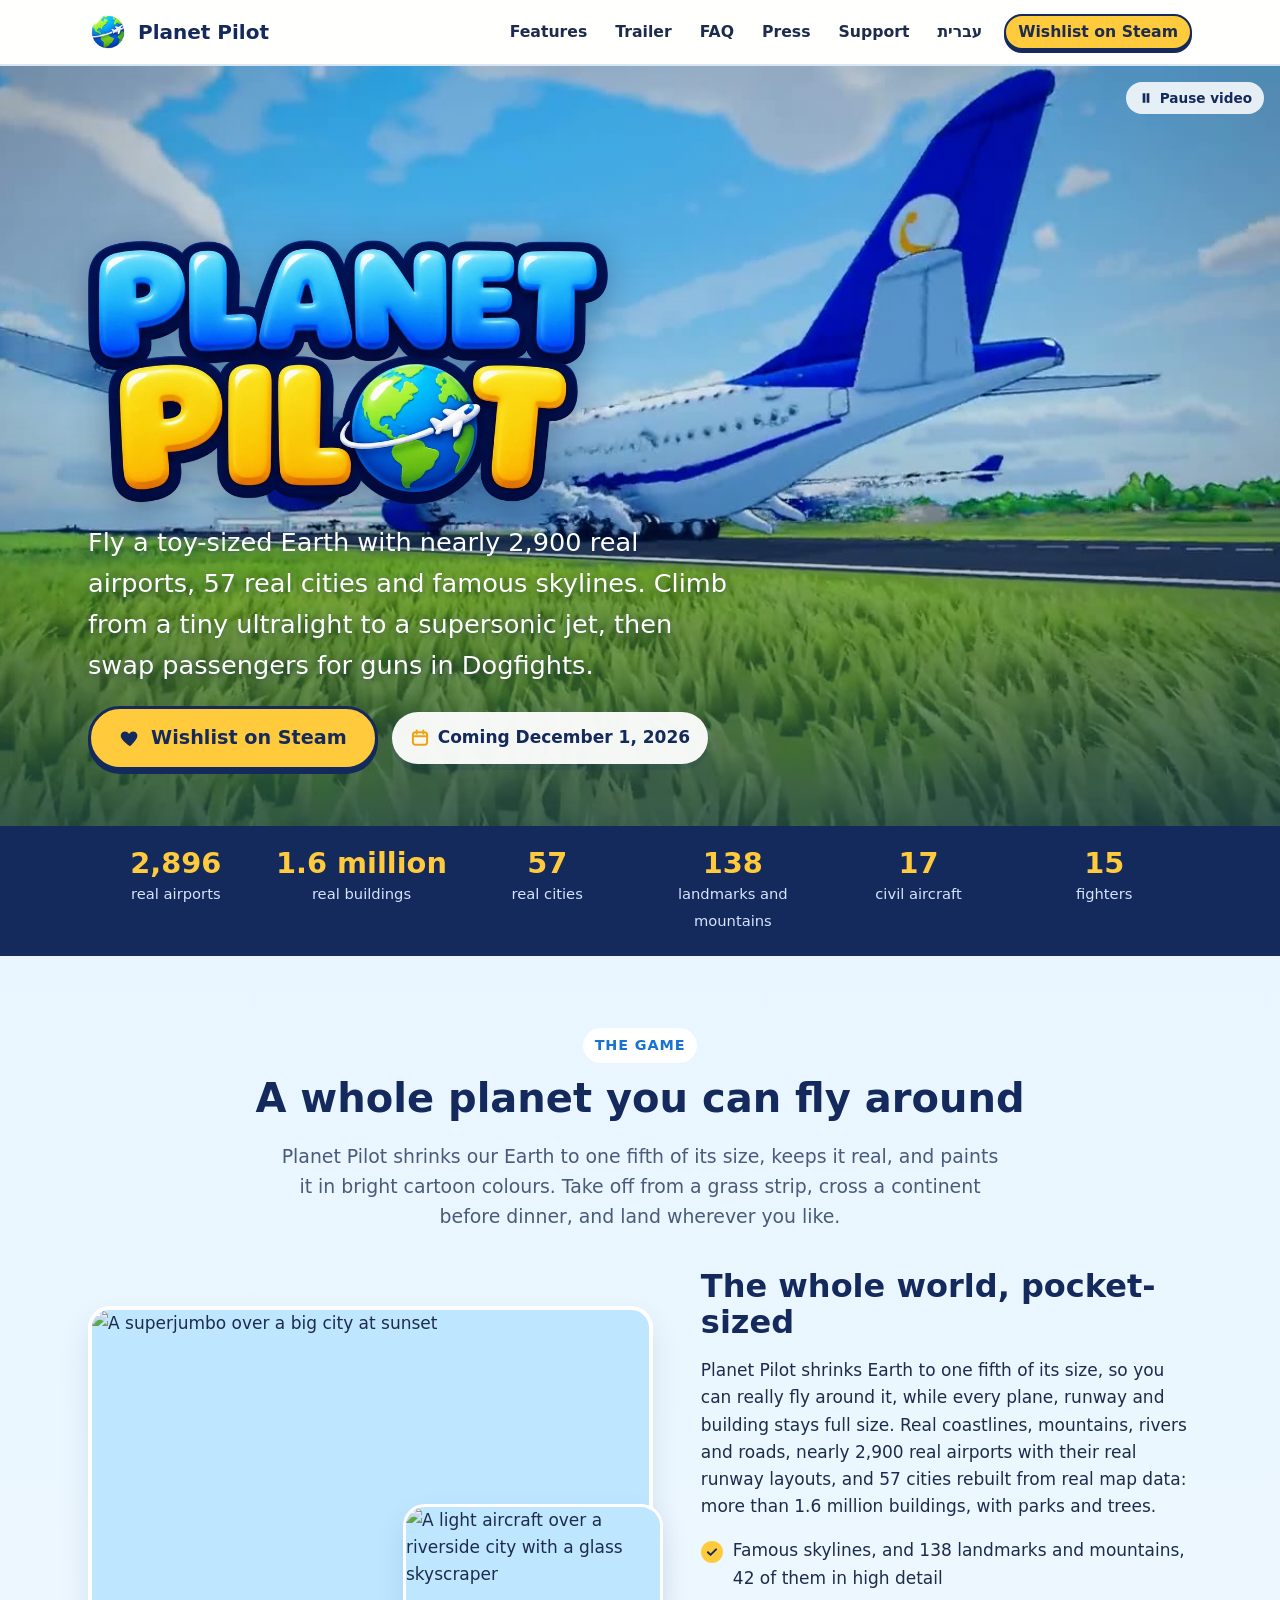
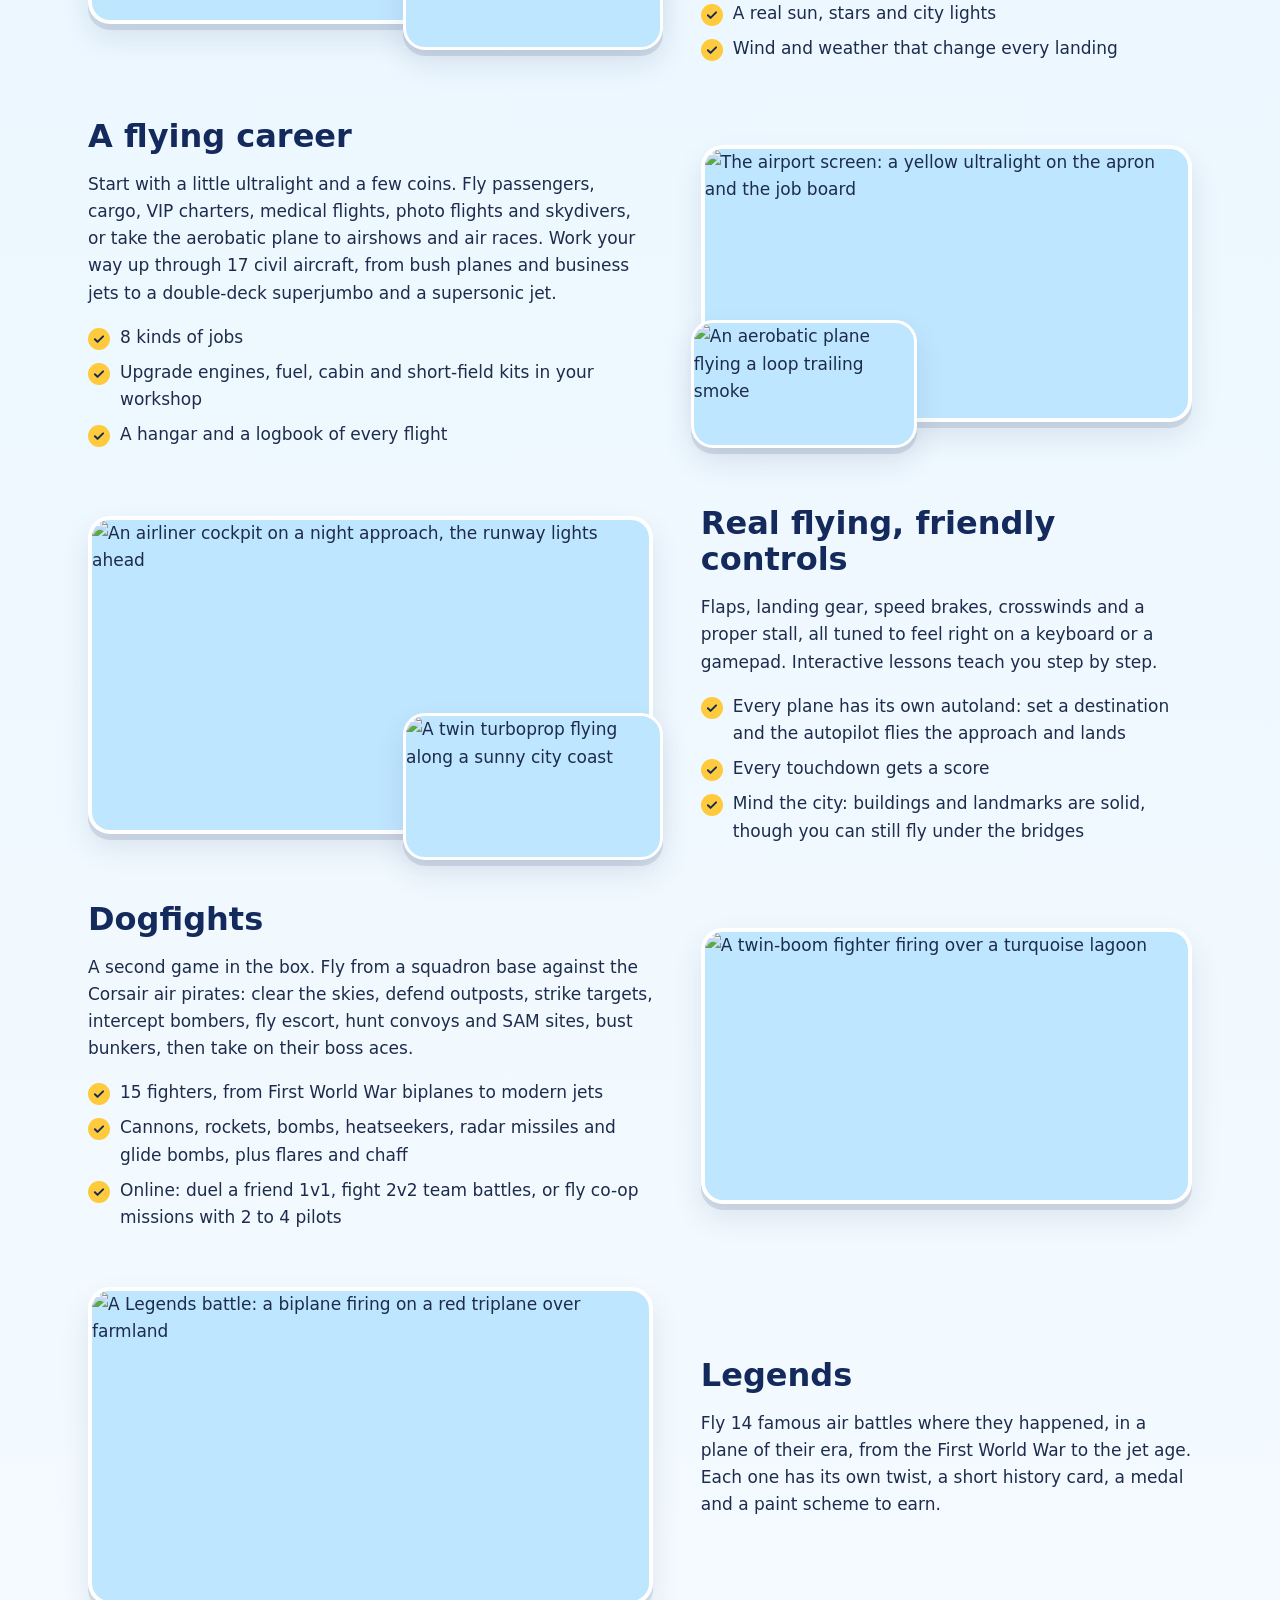
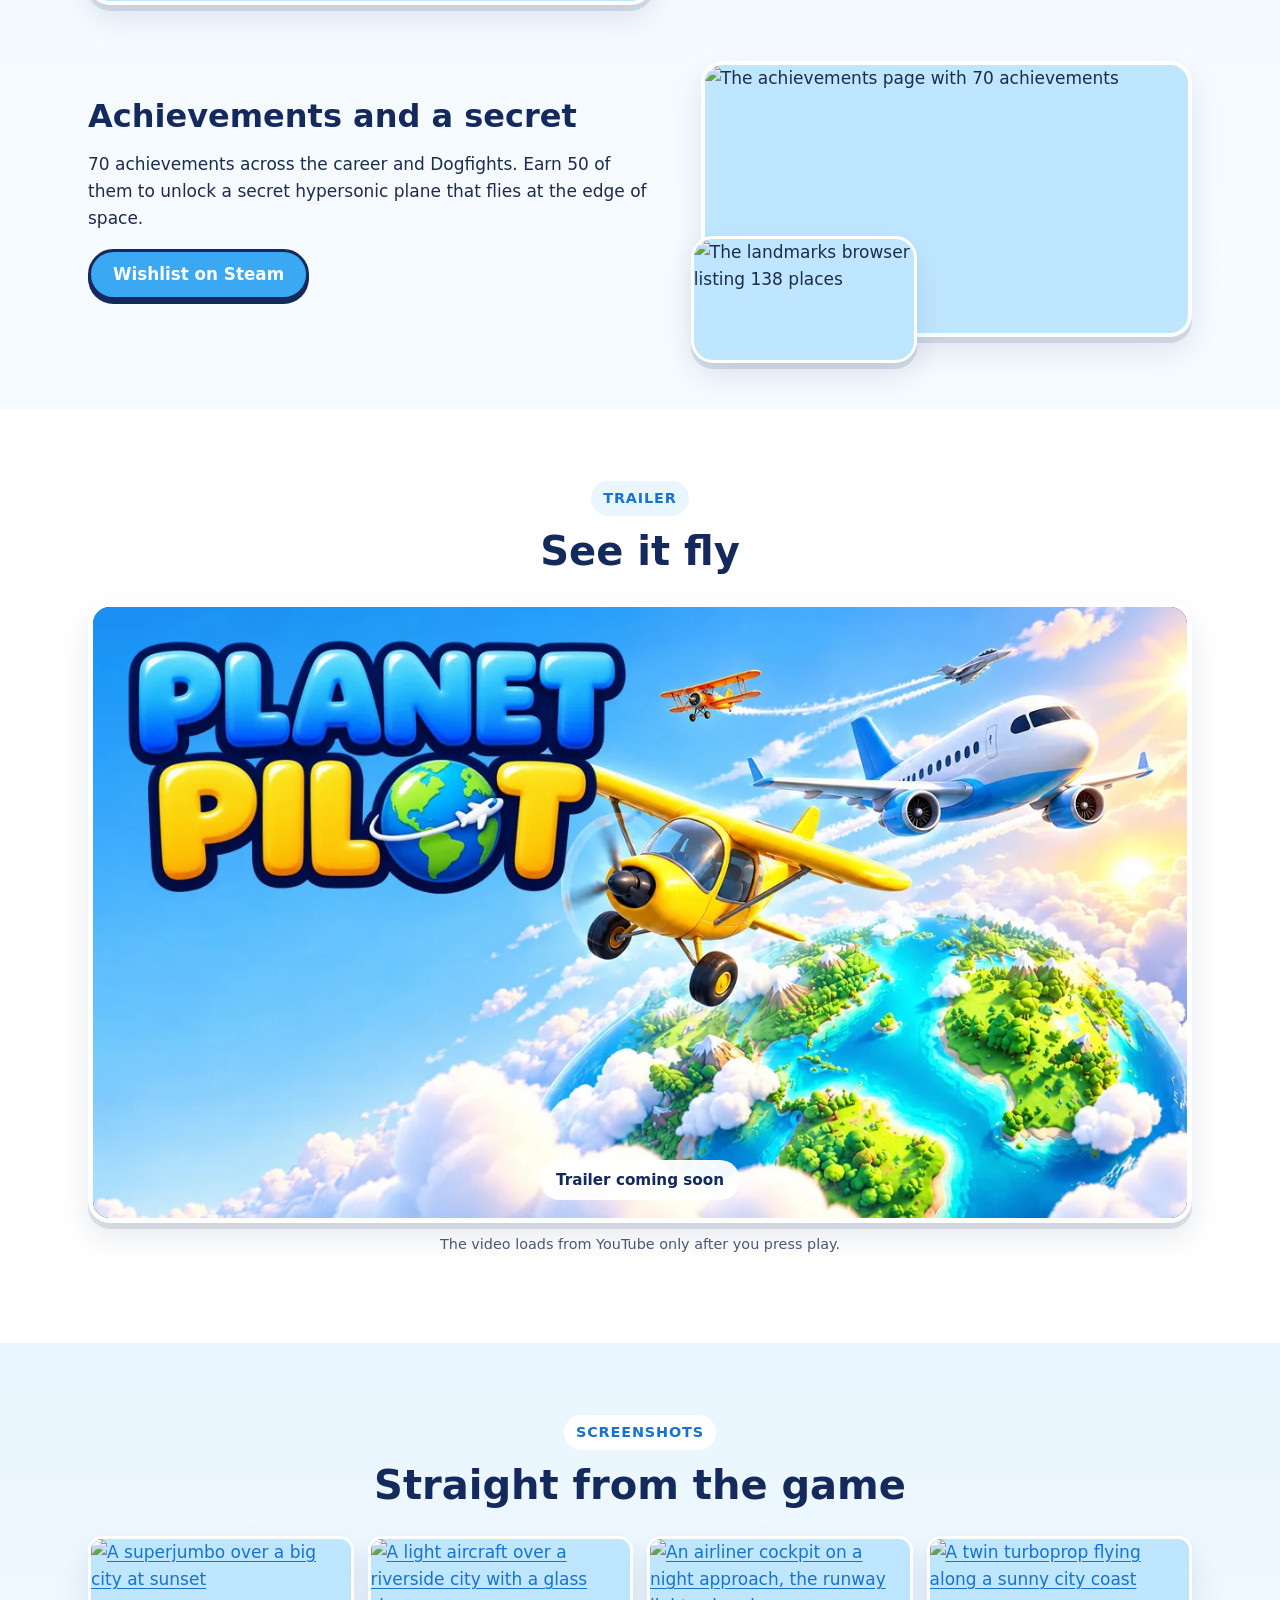
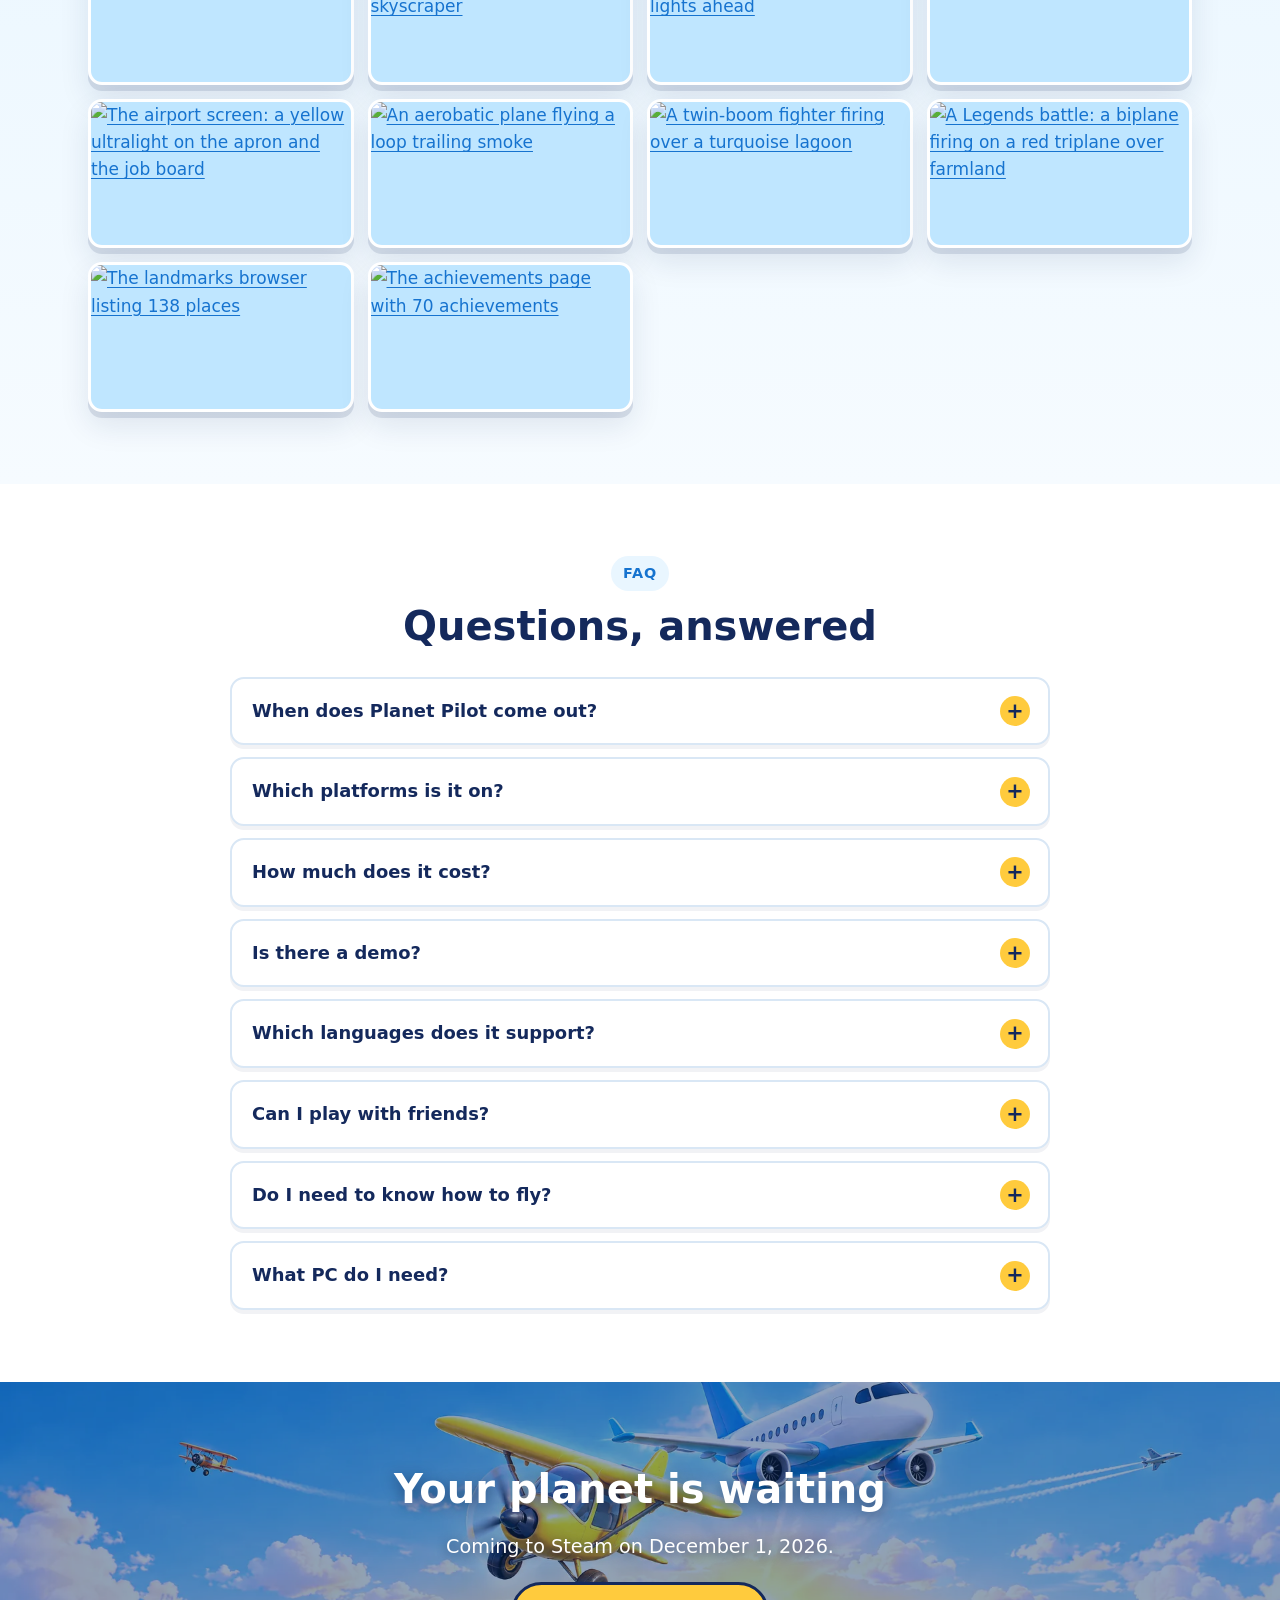
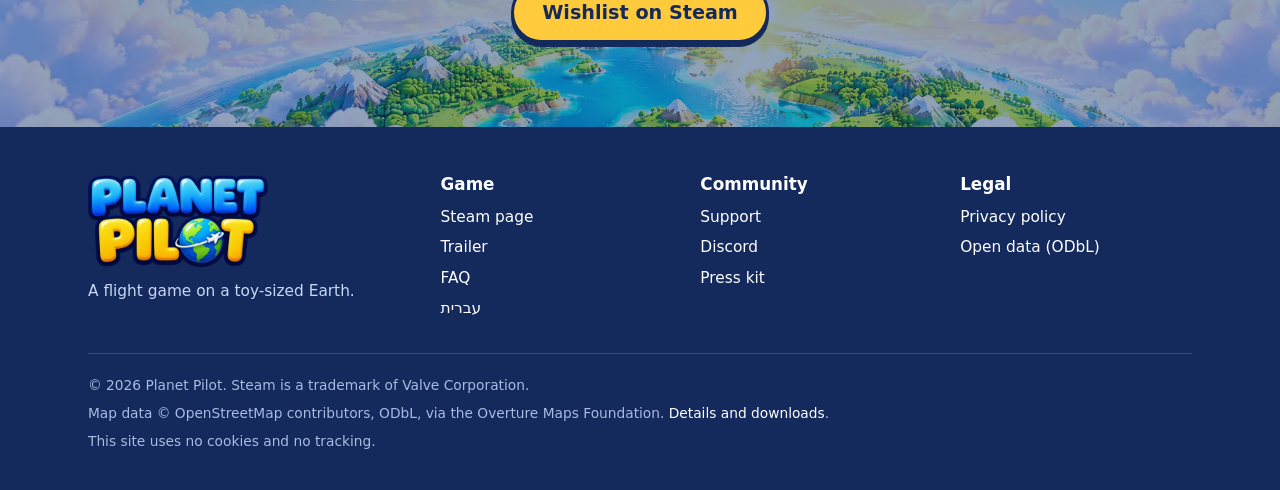
==== docs/index.html @ 22101835 "Site fixes: v43 numbers, legal pages from the game docs, launch names, publish docs/ only - Numbers " ====
<!doctype html>
<html lang="en" dir="ltr">
<head>
<meta charset="utf-8">
<meta name="viewport" content="width=device-width, initial-scale=1">
<title>Planet Pilot: fly a toy-sized Earth</title>
<meta name="description" content="Planet Pilot is a premium-cartoon flight game on a toy-sized Earth with nearly 2,900 real airports. Coming to Steam on December 1, 2026. Wishlist now.">
<link rel="canonical" href="https://planetpilot.world/">
<link rel="alternate" hreflang="en" href="https://planetpilot.world/">
<link rel="alternate" hreflang="he" href="https://planetpilot.world/he/">
<link rel="alternate" hreflang="x-default" href="https://planetpilot.world/">
<meta name="theme-color" content="#3aa8f2">
<link rel="icon" href="/favicon.ico" sizes="48x48">
<link rel="icon" href="/icon-192.png" type="image/png" sizes="192x192">
<link rel="apple-touch-icon" href="/apple-touch-icon.png">
<link rel="manifest" href="/site.webmanifest">
<meta property="og:type" content="website">
<meta property="og:site_name" content="Planet Pilot">
<meta property="og:title" content="Planet Pilot: fly a toy-sized Earth">
<meta property="og:description" content="A premium-cartoon flight game with nearly 2,900 real airports, a flying career, Dogfights and online PvP. On Steam December 1, 2026.">
<meta property="og:url" content="https://planetpilot.world/">
<meta property="og:image" content="https://planetpilot.world/assets/img/og-1200x630.jpg">
<meta property="og:image:width" content="1200">
<meta property="og:image:height" content="630">
<meta property="og:image:alt" content="Planet Pilot key art: a yellow light aircraft and an airliner flying over a toy-sized Earth">
<meta property="og:locale" content="en_US">
<meta property="og:locale:alternate" content="he_IL">
<meta name="twitter:card" content="summary_large_image">
<meta name="twitter:title" content="Planet Pilot: fly a toy-sized Earth">
<meta name="twitter:description" content="A premium-cartoon flight game on a toy-sized Earth. On Steam December 1, 2026.">
<meta name="twitter:image" content="https://planetpilot.world/assets/img/og-1200x630.jpg">
<link rel="preload" href="/assets/fonts/fredoka-latin.woff2" as="font" type="font/woff2" crossorigin>
<link rel="stylesheet" href="/assets/css/site.css">
<script type="application/ld+json">
{
  "@context": "https://schema.org",
  "@type": "VideoGame",
  "name": "Planet Pilot",
  "url": "https://planetpilot.world/",
  "image": "https://planetpilot.world/assets/img/og-1200x630.jpg",
  "description": "A premium-cartoon flight game on a toy-sized Earth with nearly 2,900 real airports, a flying career, Dogfights, Legends battles and online PvP.",
  "genre": ["Flight", "Simulation", "Action"],
  "gamePlatform": "PC",
  "operatingSystem": "Windows",
  "applicationCategory": "Game",
  "datePublished": "2026-12-01",
  "inLanguage": ["en", "he", "zh-Hans", "ru", "de", "es", "pt-BR"],
  "author": { "@type": "Organization", "name": "Planet Pilot" },
  "offers": { "@type": "Offer", "price": "19.99", "priceCurrency": "USD", "availability": "https://schema.org/PreOrder" }
}
</script>
</head>
<body>
<a class="skip" href="#main">Skip to content</a>

<header class="site-header">
  <div class="wrap">
    <a class="brand" href="/"><img src="/assets/img/icon-64.png" width="40" height="40" alt=""><span>Planet Pilot</span></a>
    <button class="nav-toggle" aria-expanded="false" aria-controls="nav" aria-label="Menu">
      <svg viewBox="0 0 24 24" fill="none" stroke="currentColor" stroke-width="2.6" stroke-linecap="round" aria-hidden="true"><path d="M4 7h16M4 12h16M4 17h16"/></svg>
    </button>
    <nav class="nav" id="nav" aria-label="Main">
      <a href="/#features">Features</a>
      <a href="/#trailer">Trailer</a>
      <a href="/#faq">FAQ</a>
      <a href="/press/">Press</a>
      <a href="/support/">Support</a>
      <a href="/he/" lang="he" hreflang="he">עברית</a>
      <a class="btn btn-sun btn-sm" data-link="steam" href="https://store.steampowered.com/search/?term=Planet%20Pilot" rel="noopener">Wishlist on Steam</a>
    </nav>
  </div>
</header>

<main id="main">

<section class="hero" aria-labelledby="hero-title">
  <div class="hero-media" aria-hidden="true">
    <video autoplay muted loop playsinline preload="auto" poster="/assets/video/hero-poster.jpg">
      <source src="/assets/video/hero.mp4" type="video/mp4">
    </video>
  </div>
  <button class="motion-toggle" type="button" aria-pressed="false" data-pause="Pause video" data-play="Play video">
    <svg viewBox="0 0 24 24" fill="currentColor" aria-hidden="true"><path d="M7 5h4v14H7zM13 5h4v14h-4z"/></svg><span>Pause video</span>
  </button>
  <div class="wrap">
    <h1 id="hero-title" class="sr-only">Planet Pilot</h1>
    <img class="hero-logo" src="/assets/img/logo-960.webp" srcset="/assets/img/logo-480.webp 480w, /assets/img/logo-960.webp 960w" sizes="(max-width: 640px) 82vw, 520px" width="960" height="488" alt="Planet Pilot">
    <p class="hero-tag">Fly a toy-sized Earth with nearly 2,900 real airports, 57 real cities and famous skylines. Climb from a tiny ultralight to a supersonic jet, then swap passengers for guns in Dogfights.</p>
    <div class="hero-cta">
      <a class="btn btn-sun btn-lg" data-link="steam" href="https://store.steampowered.com/search/?term=Planet%20Pilot" rel="noopener">
        <svg viewBox="0 0 24 24" fill="currentColor" aria-hidden="true"><path d="M12 21s-7.5-4.6-9.6-9.2C1 8.6 3 5 6.6 5c2.1 0 3.4 1.1 4.4 2.5C12 6.1 13.3 5 15.4 5 19 5 21 8.6 19.6 11.8 17.5 16.4 12 21 12 21z"/></svg>
        Wishlist on Steam
      </a>
      <span class="date-pill"><svg viewBox="0 0 24 24" fill="none" stroke="currentColor" stroke-width="2.4" stroke-linecap="round" aria-hidden="true"><rect x="3.5" y="5" width="17" height="15" rx="3"/><path d="M3.5 10h17M8 3v4M16 3v4"/></svg>Coming December 1, 2026</span>
    </div>
  </div>
</section>

<section class="stats" aria-label="Planet Pilot in numbers">
  <div class="wrap">
    <ul>
      <li><b>2,896</b><span>real airports</span></li>
      <li><b>1.6 million</b><span>real buildings</span></li>
      <li><b>57</b><span>real cities</span></li>
      <li><b>138</b><span>landmarks and mountains</span></li>
      <li><b>17</b><span>civil aircraft</span></li>
      <li><b>15</b><span>fighters</span></li>
    </ul>
  </div>
</section>

<section class="section section-sky" id="features" aria-labelledby="features-title">
  <div class="wrap">
    <div class="center">
      <span class="eyebrow">The game</span>
      <h2 id="features-title">A whole planet you can fly around</h2>
      <p class="lead">Planet Pilot shrinks our Earth to one fifth of its size, keeps it real, and paints it in bright cartoon colours. Take off from a grass strip, cross a continent before dinner, and land wherever you like.</p>
    </div>

    <article class="feature">
      <div class="feature-media">
        <div class="shot"><img src="/assets/shots/world-1-1280.webp" srcset="/assets/shots/world-1-640.webp 640w, /assets/shots/world-1-1280.webp 1280w" sizes="(max-width: 900px) 100vw, 600px" width="1280" height="720" loading="lazy" alt="A superjumbo over a big city at sunset"></div>
        <div class="shot shot-small"><img src="/assets/shots/world-2-640.webp" width="640" height="360" loading="lazy" alt="A light aircraft over a riverside city with a glass skyscraper"></div>
      </div>
      <div class="feature-text">
        <h3>The whole world, pocket-sized</h3>
        <p>Planet Pilot shrinks Earth to one fifth of its size, so you can really fly around it, while every plane, runway and building stays full size. Real coastlines, mountains, rivers and roads, nearly 2,900 real airports with their real runway layouts, and 57 cities rebuilt from real map data: more than 1.6 million buildings, with parks and trees.</p>
        <ul class="checks">
          <li>Famous skylines, and 138 landmarks and mountains, 42 of them in high detail</li>
          <li>A real sun, stars and city lights</li>
          <li>Wind and weather that change every landing</li>
        </ul>
      </div>
    </article>
    <article class="feature flip">
      <div class="feature-media">
        <div class="shot"><img src="/assets/shots/career-1-1280.webp" srcset="/assets/shots/career-1-640.webp 640w, /assets/shots/career-1-1280.webp 1280w" sizes="(max-width: 900px) 100vw, 600px" width="1280" height="720" loading="lazy" alt="The airport screen: a yellow ultralight on the apron and the job board"></div>
        <div class="shot shot-small"><img src="/assets/shots/aerobatic-1-640.webp" width="640" height="360" loading="lazy" alt="An aerobatic plane flying a loop trailing smoke"></div>
      </div>
      <div class="feature-text">
        <h3>A flying career</h3>
        <p>Start with a little ultralight and a few coins. Fly passengers, cargo, VIP charters, medical flights, photo flights and skydivers, or take the aerobatic plane to airshows and air races. Work your way up through 17 civil aircraft, from bush planes and business jets to a double-deck superjumbo and a supersonic jet.</p>
        <ul class="checks">
          <li>8 kinds of jobs</li>
          <li>Upgrade engines, fuel, cabin and short-field kits in your workshop</li>
          <li>A hangar and a logbook of every flight</li>
        </ul>
      </div>
    </article>
    <article class="feature">
      <div class="feature-media">
        <div class="shot"><img src="/assets/shots/cockpit-1-1280.webp" srcset="/assets/shots/cockpit-1-640.webp 640w, /assets/shots/cockpit-1-1280.webp 1280w" sizes="(max-width: 900px) 100vw, 600px" width="1280" height="720" loading="lazy" alt="An airliner cockpit on a night approach, the runway lights ahead"></div>
        <div class="shot shot-small"><img src="/assets/shots/world-3-640.webp" width="640" height="360" loading="lazy" alt="A twin turboprop flying along a sunny city coast"></div>
      </div>
      <div class="feature-text">
        <h3>Real flying, friendly controls</h3>
        <p>Flaps, landing gear, speed brakes, crosswinds and a proper stall, all tuned to feel right on a keyboard or a gamepad. Interactive lessons teach you step by step.</p>
        <ul class="checks">
          <li>Every plane has its own autoland: set a destination and the autopilot flies the approach and lands</li>
          <li>Every touchdown gets a score</li>
          <li>Mind the city: buildings and landmarks are solid, though you can still fly under the bridges</li>
        </ul>
      </div>
    </article>
    <article class="feature flip">
      <div class="feature-media">
        <div class="shot"><img src="/assets/shots/dogfight-1-1280.webp" srcset="/assets/shots/dogfight-1-640.webp 640w, /assets/shots/dogfight-1-1280.webp 1280w" sizes="(max-width: 900px) 100vw, 600px" width="1280" height="720" loading="lazy" alt="A twin-boom fighter firing over a turquoise lagoon"></div>
      </div>
      <div class="feature-text">
        <h3>Dogfights</h3>
        <p>A second game in the box. Fly from a squadron base against the Corsair air pirates: clear the skies, defend outposts, strike targets, intercept bombers, fly escort, hunt convoys and SAM sites, bust bunkers, then take on their boss aces.</p>
        <ul class="checks">
          <li>15 fighters, from First World War biplanes to modern jets</li>
          <li>Cannons, rockets, bombs, heatseekers, radar missiles and glide bombs, plus flares and chaff</li>
          <li>Online: duel a friend 1v1, fight 2v2 team battles, or fly co-op missions with 2 to 4 pilots</li>
        </ul>
      </div>
    </article>
    <article class="feature">
      <div class="feature-media">
        <div class="shot"><img src="/assets/shots/legends-1-1280.webp" srcset="/assets/shots/legends-1-640.webp 640w, /assets/shots/legends-1-1280.webp 1280w" sizes="(max-width: 900px) 100vw, 600px" width="1280" height="720" loading="lazy" alt="A Legends battle: a biplane firing on a red triplane over farmland"></div>
      </div>
      <div class="feature-text">
        <h3>Legends</h3>
        <p>Fly 14 famous air battles where they happened, in a plane of their era, from the First World War to the jet age. Each one has its own twist, a short history card, a medal and a paint scheme to earn.</p>
      </div>
    </article>
    <article class="feature flip">
      <div class="feature-media">
        <div class="shot"><img src="/assets/shots/extras-1-1280.webp" srcset="/assets/shots/extras-1-640.webp 640w, /assets/shots/extras-1-1280.webp 1280w" sizes="(max-width: 900px) 100vw, 600px" width="1280" height="720" loading="lazy" alt="The achievements page with 70 achievements"></div>
        <div class="shot shot-small"><img src="/assets/shots/career-2-640.webp" width="640" height="360" loading="lazy" alt="The landmarks browser listing 138 places"></div>
      </div>
      <div class="feature-text">
        <h3>Achievements and a secret</h3>
        <p>70 achievements across the career and Dogfights. Earn 50 of them to unlock a secret hypersonic plane that flies at the edge of space.</p>
        <a class="btn btn-sky" data-link="steam" href="https://store.steampowered.com/search/?term=Planet%20Pilot" rel="noopener">Wishlist on Steam</a>
      </div>
    </article>
  </div>
</section>

<section class="section section-white" id="trailer" aria-labelledby="trailer-title">
  <div class="wrap">
    <div class="center">
      <span class="eyebrow">Trailer</span>
      <h2 id="trailer-title">See it fly</h2>
    </div>
    <div class="trailer" data-trailer>
      <img src="/assets/img/key-1232.webp" srcset="/assets/img/key-640.webp 640w, /assets/img/key-1232.webp 1232w" sizes="(max-width: 1160px) 100vw, 1100px" width="1232" height="706" loading="lazy" alt="">
      <button class="trailer-play" type="button" hidden><span><svg viewBox="0 0 24 24" fill="currentColor" aria-hidden="true"><path d="M8 5.5v13l11-6.5z"/></svg>Play the trailer</span></button>
      <span class="trailer-soon">Trailer coming soon</span>
    </div>
    <p class="trailer-note">The video loads from YouTube only after you press play.</p>
  </div>
</section>

<section class="section section-sky" aria-labelledby="gallery-title">
  <div class="wrap">
    <div class="center">
      <span class="eyebrow">Screenshots</span>
      <h2 id="gallery-title">Straight from the game</h2>
    </div>
    <div class="gallery">
      <a href="/assets/shots/world-1-1920.jpg"><img src="/assets/shots/world-1-640.webp" width="640" height="360" loading="lazy" alt="A superjumbo over a big city at sunset"></a>
      <a href="/assets/shots/world-2-1920.jpg"><img src="/assets/shots/world-2-640.webp" width="640" height="360" loading="lazy" alt="A light aircraft over a riverside city with a glass skyscraper"></a>
      <a href="/assets/shots/cockpit-1-1920.jpg"><img src="/assets/shots/cockpit-1-640.webp" width="640" height="360" loading="lazy" alt="An airliner cockpit on a night approach, the runway lights ahead"></a>
      <a href="/assets/shots/world-3-1920.jpg"><img src="/assets/shots/world-3-640.webp" width="640" height="360" loading="lazy" alt="A twin turboprop flying along a sunny city coast"></a>
      <a href="/assets/shots/career-1-1920.jpg"><img src="/assets/shots/career-1-640.webp" width="640" height="360" loading="lazy" alt="The airport screen: a yellow ultralight on the apron and the job board"></a>
      <a href="/assets/shots/aerobatic-1-1920.jpg"><img src="/assets/shots/aerobatic-1-640.webp" width="640" height="360" loading="lazy" alt="An aerobatic plane flying a loop trailing smoke"></a>
      <a href="/assets/shots/dogfight-1-1920.jpg"><img src="/assets/shots/dogfight-1-640.webp" width="640" height="360" loading="lazy" alt="A twin-boom fighter firing over a turquoise lagoon"></a>
      <a href="/assets/shots/legends-1-1920.jpg"><img src="/assets/shots/legends-1-640.webp" width="640" height="360" loading="lazy" alt="A Legends battle: a biplane firing on a red triplane over farmland"></a>
      <a href="/assets/shots/career-2-1920.jpg"><img src="/assets/shots/career-2-640.webp" width="640" height="360" loading="lazy" alt="The landmarks browser listing 138 places"></a>
      <a href="/assets/shots/extras-1-1920.jpg"><img src="/assets/shots/extras-1-640.webp" width="640" height="360" loading="lazy" alt="The achievements page with 70 achievements"></a>
    </div>
  </div>
</section>

<section class="section section-white" id="faq" aria-labelledby="faq-title">
  <div class="wrap">
    <div class="center">
      <span class="eyebrow">FAQ</span>
      <h2 id="faq-title">Questions, answered</h2>
    </div>
    <div class="faq">
      <details>
        <summary>When does Planet Pilot come out?</summary>
        <div class="answer"><p>Tuesday, December 1, 2026, on Steam. The Steam page opens in early November, so you can wishlist it and get a note on launch day.</p></div>
      </details>
      <details>
        <summary>Which platforms is it on?</summary>
        <div class="answer"><p>Windows PC, through Steam. It plays with a keyboard and mouse or a gamepad.</p></div>
      </details>
      <details>
        <summary>How much does it cost?</summary>
        <div class="answer"><p>$19.99 USD, with a 15% launch discount in the first week. Regional prices on Steam vary.</p></div>
      </details>
      <details>
        <summary>Is there a demo?</summary>
        <div class="answer"><p>Yes. A free demo comes to the Steam page around November 10, 2026.</p></div>
      </details>
      <details>
        <summary>Which languages does it support?</summary>
        <div class="answer"><p>English, Hebrew, Simplified Chinese, Russian, German, Spanish and Brazilian Portuguese (interface and subtitles).</p></div>
      </details>
      <details>
        <summary>Can I play with friends?</summary>
        <div class="answer"><p>Yes: 1v1 duels and 2v2 team battles in online PvP, and co-op missions for 2 to 4 pilots. Online rooms are all-access: every Dogfights plane and weapon for everyone. Single player works offline.</p></div>
      </details>
      <details>
        <summary>Do I need to know how to fly?</summary>
        <div class="answer"><p>Not at all. Interactive lessons teach you step by step, and every plane has its own autoland. The real flight physics are there when you want to fly it properly.</p></div>
      </details>
      <details>
        <summary>What PC do I need?</summary>
        <div class="answer"><p>Minimum: Windows 10 64-bit, a 4-core CPU (Core i5 7th generation or Ryzen 3 1300X), 8 GB RAM and a Vulkan 1.2 GPU with 4 GB (GTX 1050 Ti or RX 570 class), 4 GB of storage. Recommended: Core i5 10th generation or Ryzen 5 3600, 16 GB RAM, RTX 2060 or RX 6600, and 7 GB on an SSD with the optional HD terrain.</p></div>
      </details>
    </div>
  </div>
</section>

<section class="cta-band" aria-labelledby="cta-title">
  <picture>
    <source media="(max-width: 960px)" srcset="/assets/img/panorama-960.webp">
    <img src="/assets/img/panorama-1920.webp" width="1920" height="620" loading="lazy" alt="">
  </picture>
  <div class="wrap">
    <h2 id="cta-title">Your planet is waiting</h2>
    <p>Coming to Steam on December 1, 2026.</p>
    <div class="hero-cta">
      <a class="btn btn-sun btn-lg" data-link="steam" href="https://store.steampowered.com/search/?term=Planet%20Pilot" rel="noopener">Wishlist on Steam</a>
    </div>
  </div>
</section>

</main>

<footer class="site-footer">
  <div class="wrap">
    <div class="footer-grid">
      <div class="footer-brand">
        <img src="/assets/img/logo-480.webp" width="480" height="244" alt="Planet Pilot" loading="lazy">
        <p>A flight game on a toy-sized Earth.</p>
      </div>
      <div>
        <h2>Game</h2>
        <ul>
          <li><a data-link="steam" href="https://store.steampowered.com/search/?term=Planet%20Pilot" rel="noopener">Steam page</a></li>
          <li><a href="/#trailer">Trailer</a></li>
          <li><a href="/#faq">FAQ</a></li>
          <li><a href="/he/" lang="he" hreflang="he">עברית</a></li>
        </ul>
      </div>
      <div>
        <h2>Community</h2>
        <ul>
          <li><a href="/support/">Support</a></li>
          <li><a data-link="discord" data-soon="Discord: coming soon" href="#">Discord</a></li>
          <li><a href="/press/">Press kit</a></li>
        </ul>
      </div>
      <div>
        <h2>Legal</h2>
        <ul>
          <li><a href="/privacy/">Privacy policy</a></li>
          <li><a href="/open-data/">Open data (ODbL)</a></li>
        </ul>
      </div>
    </div>
    <div class="footer-legal">
      <p>&copy; 2026 Planet Pilot. Steam is a trademark of Valve Corporation.</p>
      <p>Map data &copy; OpenStreetMap contributors, ODbL, via the Overture Maps Foundation. <a href="/open-data/">Details and downloads</a>.</p>
      <p>This site uses no cookies and no tracking.</p>
    </div>
  </div>
</footer>

<script src="/assets/js/config.js"></script>
<script src="/assets/js/site.js"></script>
</body>
</html>
---- assets/css/site.css ----
/* Planet Pilot site. Plain CSS, no build step. Light theme only. */

@font-face { font-family: "Fredoka"; src: url("/assets/fonts/fredoka-latin.woff2") format("woff2"); font-weight: 300 700; font-stretch: 75% 125%; font-display: swap; unicode-range: U+0000-00FF, U+0131, U+0152-0153, U+02BB-02BC, U+02C6, U+02DA, U+02DC, U+2000-206F, U+20AC, U+2122, U+2190-2193, U+2212; }
@font-face { font-family: "Fredoka"; src: url("/assets/fonts/fredoka-hebrew.woff2") format("woff2"); font-weight: 300 700; font-display: swap; unicode-range: U+0590-05FF, U+200C-2010, U+20AA, U+25CC, U+FB1D-FB4F; }
@font-face { font-family: "Nunito"; src: url("/assets/fonts/nunito-latin.woff2") format("woff2"); font-weight: 200 1000; font-display: swap; unicode-range: U+0000-00FF, U+0131, U+0152-0153, U+02BB-02BC, U+02C6, U+02DA, U+02DC, U+2000-206F, U+20AC, U+2122, U+2190-2193, U+2212; }
@font-face { font-family: "Rubik"; src: url("/assets/fonts/rubik-hebrew.woff2") format("woff2"); font-weight: 300 900; font-display: swap; unicode-range: U+0590-05FF, U+200C-2010, U+20AA, U+25CC, U+FB1D-FB4F; }

:root {
  --sky: #3aa8f2;
  --sky-light: #bfe6ff;
  --sky-pale: #e9f6ff;
  --sky-deep: #1673cf;
  --navy: #14295c;
  --ink: #1d2c4c;
  --ink-soft: #4a5a7a;
  --sun: #ffcb3d;
  --sun-deep: #f2a20c;
  --cream: #fff8e8;
  --cream-deep: #ffefc7;
  --white: #ffffff;
  --grass: #5cc35a;
  --line: #d9e7f5;
  --radius: 22px;
  --radius-sm: 14px;
  --shadow: 0 6px 0 rgba(20, 41, 92, 0.12), 0 14px 30px rgba(20, 41, 92, 0.10);
  --font-display: "Fredoka", "Rubik", "Trebuchet MS", system-ui, sans-serif;
  --font-body: "Nunito", "Rubik", "Segoe UI", system-ui, -apple-system, sans-serif;
  --wrap: 1160px;
  color-scheme: light;
}

*, *::before, *::after { box-sizing: border-box; }
html { -webkit-text-size-adjust: 100%; scroll-behavior: smooth; }
@media (prefers-reduced-motion: reduce) { html { scroll-behavior: auto; } }
body {
  margin: 0;
  background: var(--cream);
  color: var(--ink);
  font-family: var(--font-body);
  font-size: 1.0625rem;
  line-height: 1.6;
  overflow-x: hidden;
}
img, video { max-width: 100%; height: auto; display: block; }
[hidden] { display: none !important; }
a { color: var(--sky-deep); text-underline-offset: 3px; }
a:hover { color: var(--navy); }
h1, h2, h3, h4 { font-family: var(--font-display); color: var(--navy); line-height: 1.15; margin: 0 0 0.5em; font-weight: 600; }
h1 { font-size: clamp(2.1rem, 5vw, 3.4rem); }
h2 { font-size: clamp(1.7rem, 3.6vw, 2.5rem); }
h3 { font-size: 1.3rem; }
p { margin: 0 0 1em; }
:focus-visible { outline: 3px solid var(--sun-deep); outline-offset: 3px; border-radius: 6px; }

.wrap { width: 100%; max-width: var(--wrap); margin: 0 auto; padding: 0 16px; }
@media (min-width: 720px) { .wrap { padding: 0 28px; } }

.skip { position: absolute; inset-inline-start: 8px; top: -80px; z-index: 100; background: var(--white); padding: 10px 16px; border-radius: 10px; }
.skip:focus { top: 8px; }
.sr-only { position: absolute; width: 1px; height: 1px; padding: 0; margin: -1px; overflow: hidden; clip: rect(0 0 0 0); white-space: nowrap; border: 0; }

/* Header */
.site-header {
  position: sticky; top: 0; z-index: 50;
  background: rgba(255, 255, 255, 0.92);
  backdrop-filter: saturate(1.4) blur(10px);
  -webkit-backdrop-filter: saturate(1.4) blur(10px);
  border-bottom: 2px solid var(--line);
}
.site-header .wrap { display: flex; align-items: center; gap: 12px; min-height: 64px; }
.brand { display: flex; align-items: center; gap: 10px; text-decoration: none; color: var(--navy); font-family: var(--font-display); font-weight: 700; font-size: 1.25rem; }
.brand img { width: 40px; height: 40px; }
.nav { margin-inline-start: auto; display: flex; align-items: center; gap: 4px; }
.nav a { text-decoration: none; color: var(--ink); font-weight: 700; padding: 8px 12px; border-radius: 999px; font-size: 0.98rem; }
.nav a:hover, .nav a[aria-current="page"] { background: var(--sky-pale); color: var(--sky-deep); }
.nav .btn { margin-inline-start: 6px; }
.nav-toggle { display: none; margin-inline-start: auto; background: var(--sky-pale); border: 0; border-radius: 12px; width: 46px; height: 46px; cursor: pointer; color: var(--navy); }
.nav-toggle svg { width: 24px; height: 24px; }
@media (max-width: 860px) {
  .nav-toggle { display: inline-flex; align-items: center; justify-content: center; }
  .nav { display: none; position: absolute; top: 100%; left: 0; right: 0; flex-direction: column; align-items: stretch; background: var(--white); padding: 10px 16px 18px; border-bottom: 2px solid var(--line); box-shadow: 0 16px 30px rgba(20, 41, 92, 0.12); }
  .nav.open { display: flex; }
  .nav a { padding: 12px 14px; }
  .nav .btn { margin: 8px 0 0; justify-content: center; }
}

/* Buttons */
.btn {
  display: inline-flex; align-items: center; gap: 10px;
  font-family: var(--font-display); font-weight: 600; font-size: 1.05rem;
  text-decoration: none; line-height: 1;
  padding: 14px 22px; border-radius: 999px; border: 3px solid var(--navy);
  background: var(--white); color: var(--navy);
  box-shadow: 0 4px 0 var(--navy);
  transition: transform 0.12s ease, box-shadow 0.12s ease;
  cursor: pointer;
}
.btn:hover { transform: translateY(-2px); box-shadow: 0 6px 0 var(--navy); color: var(--navy); }
.btn:active { transform: translateY(2px); box-shadow: 0 2px 0 var(--navy); }
.btn svg { width: 22px; height: 22px; flex: none; }
.btn-sun { background: var(--sun); }
.btn-sky { background: var(--sky); color: var(--white); }
.btn-sky:hover { color: var(--white); }
.btn-sm { padding: 10px 16px; font-size: 0.95rem; border-width: 2px; box-shadow: 0 3px 0 var(--navy); }
.btn-lg { padding: 18px 28px; font-size: 1.2rem; }

/* Hero */
.hero { position: relative; isolation: isolate; overflow: hidden; background: linear-gradient(#2f9be8, #7cc8f7); color: var(--white); }
.hero-media { position: absolute; inset: 0; z-index: -2; }
.hero-media video, .hero-media img { width: 100%; height: 100%; object-fit: cover; }
.hero::after { content: ""; position: absolute; inset: 0; z-index: -1; background: linear-gradient(180deg, rgba(10, 40, 90, 0.10) 0%, rgba(10, 40, 90, 0.05) 45%, rgba(10, 40, 90, 0.62) 100%); }
.hero .wrap { min-height: min(86vh, 760px); display: flex; flex-direction: column; justify-content: flex-end; padding-top: 48px; padding-bottom: 56px; }
.hero-logo { width: min(520px, 82vw); filter: drop-shadow(0 8px 18px rgba(10, 30, 70, 0.35)); margin-bottom: 18px; }
.hero-tag { font-family: var(--font-display); font-size: clamp(1.2rem, 2.6vw, 1.6rem); font-weight: 500; max-width: 640px; text-shadow: 0 2px 10px rgba(10, 30, 70, 0.55); margin-bottom: 20px; }
.hero-cta { display: flex; flex-wrap: wrap; gap: 14px; align-items: center; }
.date-pill { display: inline-flex; align-items: center; gap: 8px; background: rgba(255, 255, 255, 0.95); color: var(--navy); font-family: var(--font-display); font-weight: 600; padding: 12px 18px; border-radius: 999px; box-shadow: var(--shadow); }
.date-pill svg { width: 20px; height: 20px; color: var(--sun-deep); }
.motion-toggle { position: absolute; right: 16px; top: 16px; z-index: 2; background: rgba(255, 255, 255, 0.85); border: 0; border-radius: 999px; padding: 8px 12px; font: 700 0.85rem var(--font-body); color: var(--navy); cursor: pointer; display: inline-flex; gap: 6px; align-items: center; }
.motion-toggle svg { width: 16px; height: 16px; }

/* Stats band */
.stats { background: var(--navy); color: var(--white); }
.stats ul { list-style: none; margin: 0; padding: 22px 0; display: grid; grid-template-columns: repeat(2, 1fr); gap: 14px 10px; }
@media (min-width: 720px) { .stats ul { grid-template-columns: repeat(4, 1fr); } }
@media (min-width: 1000px) { .stats ul { grid-template-columns: repeat(6, 1fr); } }
.stats li { text-align: center; }
.stats b { display: block; font-family: var(--font-display); font-size: 1.8rem; color: var(--sun); font-weight: 600; line-height: 1.1; }
.stats span { font-size: 0.92rem; color: #d6e4ff; }

/* Sections */
.section { padding: 72px 0; }
.section-sky { background: linear-gradient(180deg, var(--sky-pale), #f6fbff); }
.section-white { background: var(--white); }
.eyebrow { display: inline-block; font-family: var(--font-display); font-weight: 600; font-size: 0.9rem; letter-spacing: 0.06em; text-transform: uppercase; color: var(--sky-deep); background: var(--sky-pale); padding: 6px 12px; border-radius: 999px; margin-bottom: 12px; }
.section-sky .eyebrow { background: var(--white); }
.lead { font-size: 1.18rem; color: var(--ink-soft); max-width: 720px; }
.center { text-align: center; }
.center .lead { margin-left: auto; margin-right: auto; }

.feature { display: grid; gap: 28px; align-items: center; margin-top: 56px; }
.feature:first-of-type { margin-top: 36px; }
@media (min-width: 900px) {
  .feature { grid-template-columns: 1.15fr 1fr; gap: 48px; }
  .feature.flip .feature-media { order: 2; }
}
.feature-media { position: relative; }
.shot { border-radius: var(--radius); overflow: hidden; box-shadow: var(--shadow); border: 4px solid var(--white); background: var(--sky-light); aspect-ratio: 16 / 9; }
.shot img { width: 100%; height: 100%; object-fit: cover; }
.shot-small { position: absolute; width: 46%; right: -10px; bottom: -26px; border-width: 3px; }
.flip .shot-small { right: auto; left: -10px; }
@media (max-width: 899px) { .shot-small { right: 8px; bottom: -18px; width: 42%; } .flip .shot-small { left: 8px; } .feature-media { margin-bottom: 16px; } }
.feature-text h3 { font-size: clamp(1.5rem, 3vw, 2rem); }
.checks { list-style: none; padding: 0; margin: 0; display: grid; gap: 8px; }
.checks li { position: relative; padding-inline-start: 32px; }
.checks li::before { content: ""; position: absolute; inset-inline-start: 0; top: 4px; width: 22px; height: 22px; border-radius: 50%; background: var(--sun) url("data:image/svg+xml,%3Csvg xmlns='http://www.w3.org/2000/svg' viewBox='0 0 24 24' fill='none' stroke='%2314295c' stroke-width='3.4' stroke-linecap='round' stroke-linejoin='round'%3E%3Cpath d='M5 12.5l4.5 4.5L19 7.5'/%3E%3C/svg%3E") center / 14px no-repeat; }

/* Cards */
.cards { display: grid; gap: 18px; grid-template-columns: repeat(auto-fit, minmax(240px, 1fr)); margin-top: 32px; }
.card { background: var(--white); border-radius: var(--radius); padding: 24px; box-shadow: var(--shadow); border: 2px solid var(--line); }
.card h3 { margin-bottom: 6px; }
.card p:last-child { margin-bottom: 0; }
.card .ico { width: 52px; height: 52px; border-radius: 16px; display: grid; place-items: center; background: var(--sun); color: var(--navy); margin-bottom: 14px; border: 2px solid var(--navy); }
.card .ico svg { width: 28px; height: 28px; }

/* Gallery */
.gallery { display: grid; gap: 14px; grid-template-columns: repeat(auto-fill, minmax(260px, 1fr)); margin-top: 28px; }
.gallery a { display: block; border-radius: var(--radius-sm); overflow: hidden; box-shadow: var(--shadow); border: 3px solid var(--white); aspect-ratio: 16 / 9; background: var(--sky-light); }
.gallery img { width: 100%; height: 100%; object-fit: cover; transition: transform 0.25s ease; }
.gallery a:hover img { transform: scale(1.04); }

/* Trailer */
.trailer { position: relative; aspect-ratio: 16 / 9; border-radius: var(--radius); overflow: hidden; box-shadow: var(--shadow); border: 5px solid var(--white); background: var(--navy); margin-top: 28px; }
.trailer img { width: 100%; height: 100%; object-fit: cover; }
.trailer iframe { position: absolute; inset: 0; width: 100%; height: 100%; border: 0; }
.trailer-play { position: absolute; inset: 0; display: grid; place-items: center; background: rgba(10, 30, 70, 0.25); border: 0; cursor: pointer; width: 100%; color: var(--white); font: 600 1.1rem var(--font-display); }
.trailer-play span { display: inline-flex; align-items: center; gap: 12px; background: var(--sun); color: var(--navy); border: 3px solid var(--navy); box-shadow: 0 4px 0 var(--navy); padding: 16px 26px; border-radius: 999px; }
.trailer-play svg { width: 26px; height: 26px; }
.trailer-soon { position: absolute; left: 50%; bottom: 18px; transform: translateX(-50%); background: rgba(255, 255, 255, 0.95); color: var(--navy); font-weight: 800; padding: 8px 16px; border-radius: 999px; white-space: nowrap; font-size: 0.95rem; }
.trailer-note { font-size: 0.9rem; color: var(--ink-soft); margin-top: 10px; text-align: center; }

/* CTA band */
.cta-band { position: relative; isolation: isolate; overflow: hidden; color: var(--white); text-align: center; padding: 84px 0; background: var(--sky-deep); }
.cta-band picture, .cta-band picture img { position: absolute; inset: 0; width: 100%; height: 100%; object-fit: cover; z-index: -2; }
.cta-band::after { content: ""; position: absolute; inset: 0; z-index: -1; background: rgba(12, 50, 110, 0.45); }
.cta-band h2 { color: var(--white); text-shadow: 0 3px 14px rgba(10, 30, 70, 0.5); }
.cta-band p { font-size: 1.2rem; text-shadow: 0 2px 10px rgba(10, 30, 70, 0.6); }
.cta-band .hero-cta { justify-content: center; }

/* FAQ */
.faq { max-width: 820px; margin: 28px auto 0; display: grid; gap: 12px; }
.faq details { background: var(--white); border-radius: var(--radius-sm); border: 2px solid var(--line); box-shadow: 0 4px 0 rgba(20, 41, 92, 0.06); }
.faq summary { cursor: pointer; list-style: none; padding: 18px 56px 18px 20px; font-family: var(--font-display); font-weight: 600; font-size: 1.12rem; color: var(--navy); position: relative; }
.faq summary::-webkit-details-marker { display: none; }
.faq summary::after { content: "+"; position: absolute; right: 18px; top: 50%; transform: translateY(-50%); width: 30px; height: 30px; border-radius: 50%; background: var(--sun); display: grid; place-items: center; font-size: 1.3rem; line-height: 1; }
.faq details[open] summary::after { content: "\2212"; }
.faq .answer { padding: 0 20px 18px; color: var(--ink-soft); }
.faq .answer p:last-child { margin-bottom: 0; }

/* Page head + prose */
.page-head { background: linear-gradient(180deg, var(--sky) 0%, #6cc1f6 100%); color: var(--white); padding: 56px 0 46px; position: relative; overflow: hidden; }
.page-head h1 { color: var(--white); text-shadow: 0 3px 12px rgba(10, 30, 70, 0.3); margin-bottom: 8px; }
.page-head p { font-size: 1.15rem; max-width: 720px; margin: 0; }
.page-head::after { content: ""; position: absolute; right: -40px; bottom: -60px; width: 260px; height: 260px; border-radius: 50%; background: radial-gradient(circle, rgba(255, 210, 80, 0.85), rgba(255, 210, 80, 0) 70%); pointer-events: none; }
.prose { max-width: 820px; }
.prose h2 { font-size: 1.6rem; margin-top: 1.8em; }
.prose h3 { margin-top: 1.4em; }
.prose ul, .prose ol { padding-inline-start: 1.3em; }
.prose li { margin-bottom: 0.35em; }
.prose table { width: 100%; border-collapse: collapse; margin: 0 0 1.2em; font-size: 0.98rem; background: var(--white); border-radius: var(--radius-sm); overflow: hidden; }
.prose th, .prose td { text-align: start; padding: 10px 12px; border-bottom: 1px solid var(--line); vertical-align: top; }
.prose th { background: var(--sky-pale); font-family: var(--font-display); font-weight: 600; color: var(--navy); }
.table-scroll { overflow-x: auto; -webkit-overflow-scrolling: touch; }
.notice { background: var(--cream-deep); border: 2px solid var(--sun-deep); border-radius: var(--radius-sm); padding: 14px 18px; margin-bottom: 28px; font-weight: 700; color: #6b4a00; }
code { background: var(--sky-pale); padding: 2px 6px; border-radius: 6px; font-size: 0.92em; word-break: break-word; }

.facts { display: grid; grid-template-columns: max-content 1fr; gap: 0; background: var(--white); border-radius: var(--radius); box-shadow: var(--shadow); border: 2px solid var(--line); overflow: hidden; margin: 0; }
.facts dt, .facts dd { padding: 12px 18px; border-bottom: 1px solid var(--line); margin: 0; }
.facts dt { font-family: var(--font-display); font-weight: 600; color: var(--navy); background: var(--sky-pale); }
.facts dt:last-of-type, .facts dd:last-of-type { border-bottom: 0; }
@media (max-width: 560px) { .facts { grid-template-columns: 1fr; } .facts dt { border-bottom: 0; padding-bottom: 4px; } .facts dd { padding-top: 4px; } }

.two-col { display: grid; gap: 28px; }
@media (min-width: 900px) { .two-col { grid-template-columns: 1fr 1fr; gap: 40px; } }

.dl-list { list-style: none; padding: 0; margin: 0; display: grid; gap: 12px; }
.dl-list li { background: var(--white); border: 2px solid var(--line); border-radius: var(--radius-sm); padding: 16px 18px; display: grid; gap: 6px; }
.dl-list .row { display: flex; flex-wrap: wrap; gap: 10px; align-items: center; justify-content: space-between; }
.dl-list b { font-family: var(--font-display); font-weight: 600; color: var(--navy); font-size: 1.1rem; }
.dl-list small { color: var(--ink-soft); }
.tag { display: inline-block; font-size: 0.8rem; font-weight: 800; background: var(--sky-pale); color: var(--sky-deep); padding: 3px 10px; border-radius: 999px; }
.tag-warn { background: var(--cream-deep); color: #7a5300; }

/* Footer */
.site-footer { background: var(--navy); color: #c9d7f5; padding: 48px 0 32px; font-size: 0.96rem; }
.site-footer a { color: var(--white); text-decoration: none; }
.site-footer a:hover { color: var(--sun); text-decoration: underline; }
.footer-grid { display: grid; gap: 28px; grid-template-columns: 1fr; }
@media (min-width: 720px) { .footer-grid { grid-template-columns: 1.4fr 1fr 1fr 1fr; } }
.footer-grid h2 { color: var(--white); font-size: 1.05rem; margin-bottom: 10px; }
.footer-grid ul { list-style: none; padding: 0; margin: 0; display: grid; gap: 6px; }
.footer-brand img { width: 180px; margin-bottom: 12px; }
.footer-legal { border-top: 1px solid rgba(255, 255, 255, 0.15); margin-top: 32px; padding-top: 20px; font-size: 0.86rem; color: #a9bbe0; }
.footer-legal p { margin: 0 0 6px; }

/* RTL */
[dir="rtl"] body, [dir="rtl"] { font-family: "Rubik", var(--font-body); }
[dir="rtl"] .faq summary { padding: 18px 20px 18px 56px; }
[dir="rtl"] .faq summary::after { right: auto; left: 18px; }
[dir="rtl"] .motion-toggle { right: auto; left: 16px; }
[dir="rtl"] .shot-small { right: auto; left: -10px; }
[dir="rtl"] .flip .shot-small { left: auto; right: -10px; }
@media (max-width: 899px) { [dir="rtl"] .shot-small { left: 8px; right: auto; } [dir="rtl"] .flip .shot-small { right: 8px; left: auto; } }
.ltr { direction: ltr; unicode-bidi: isolate; }
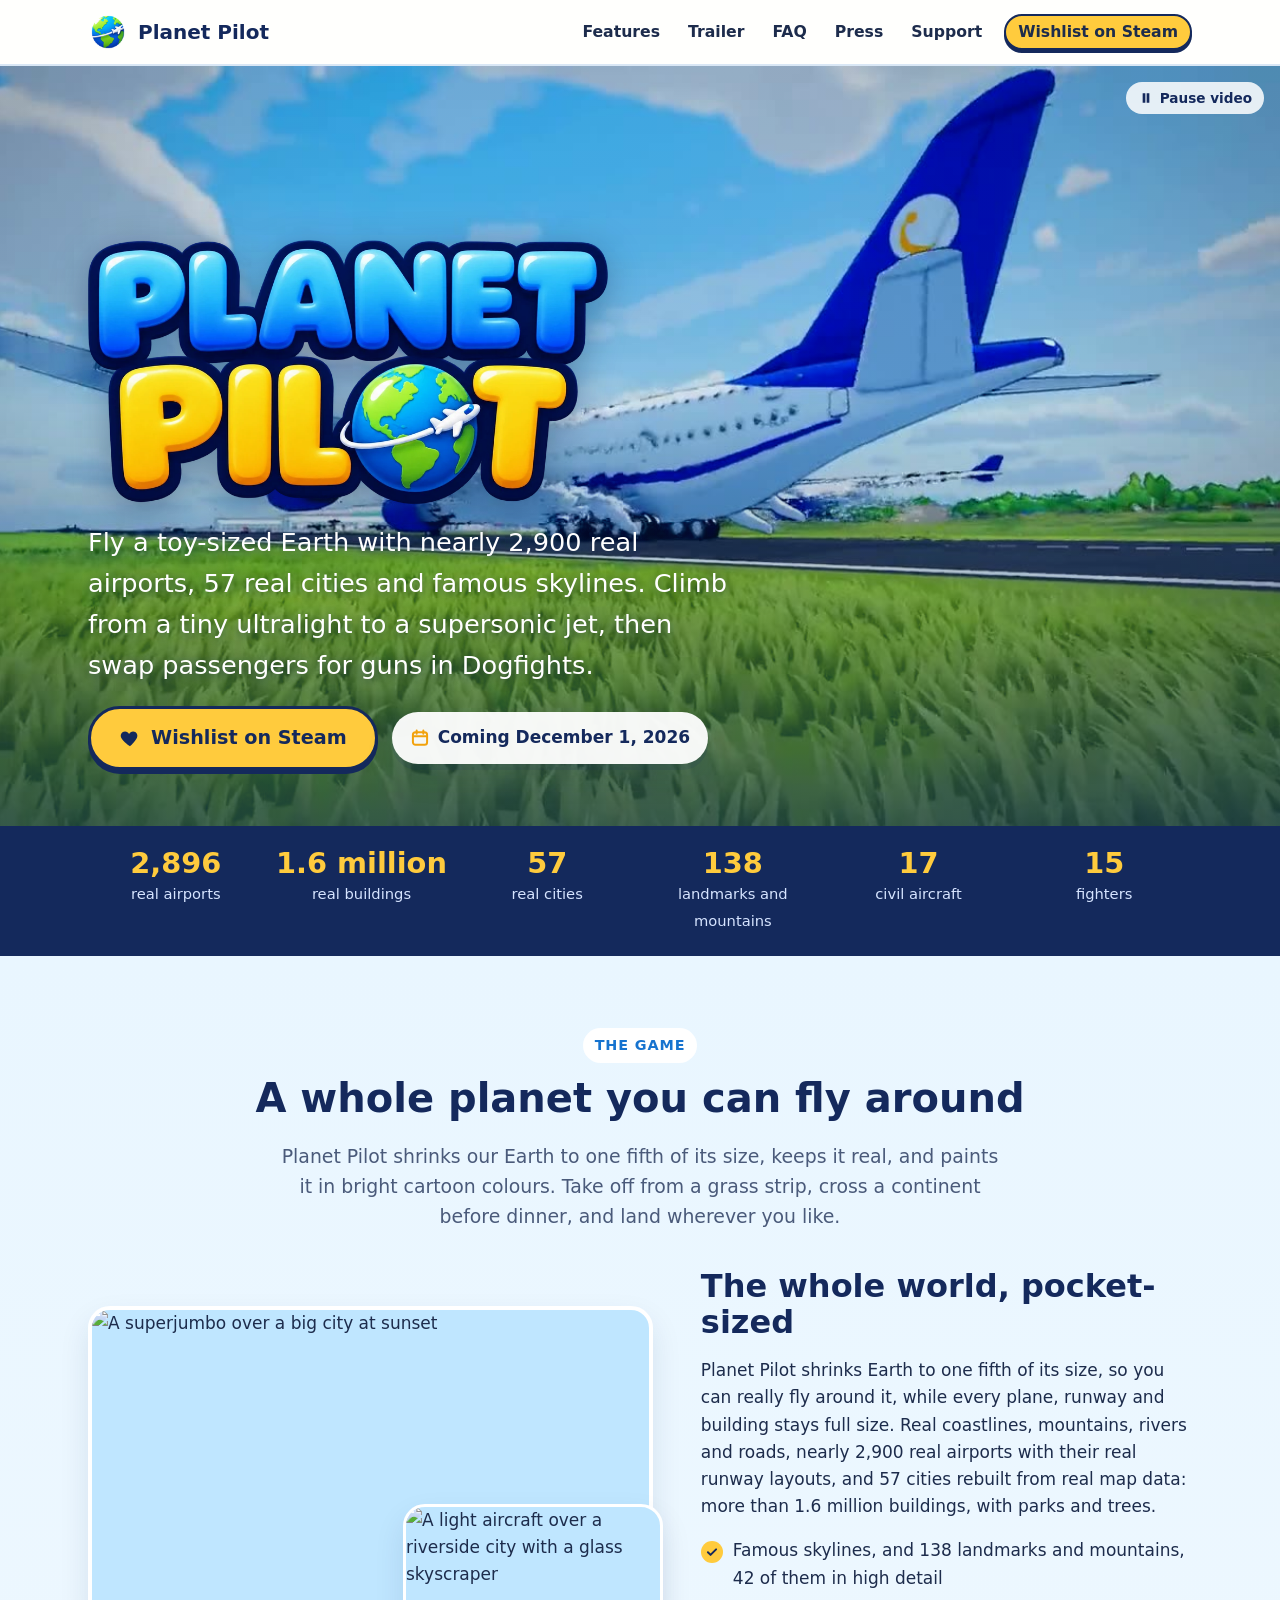
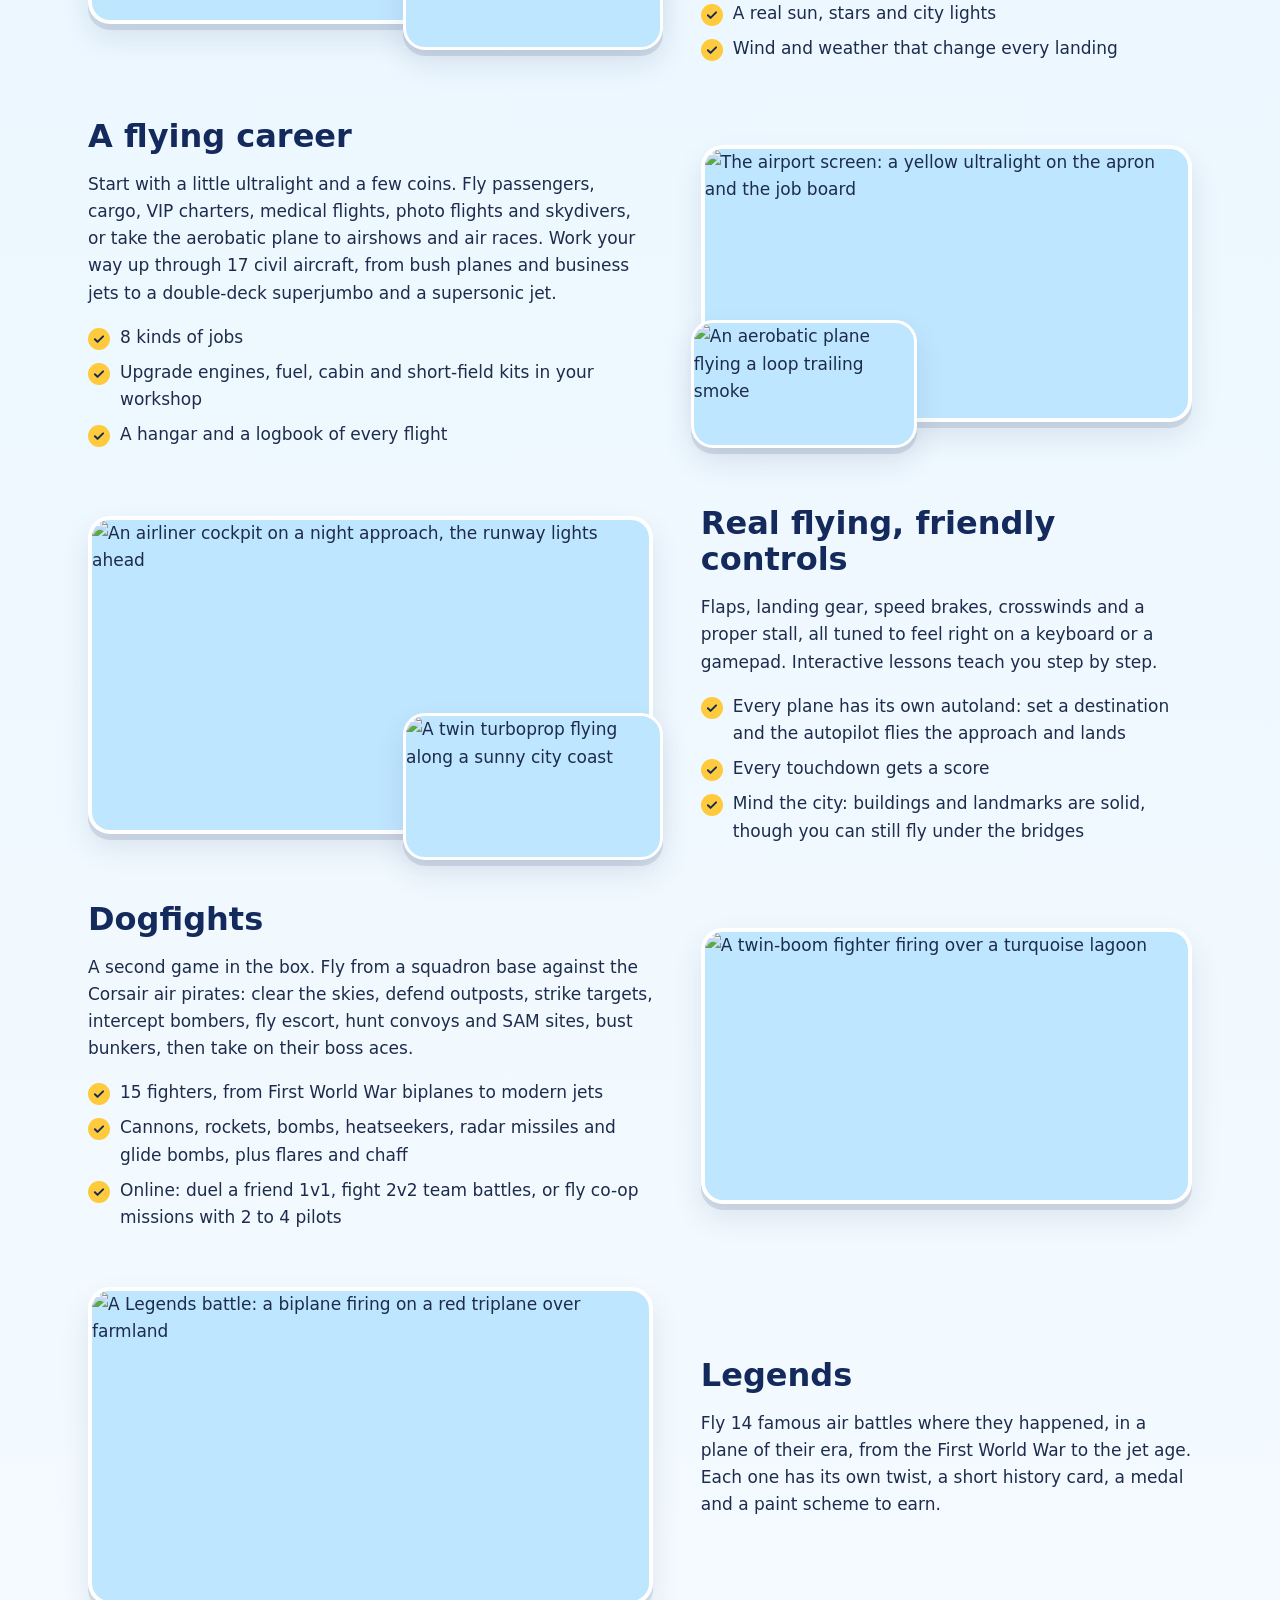
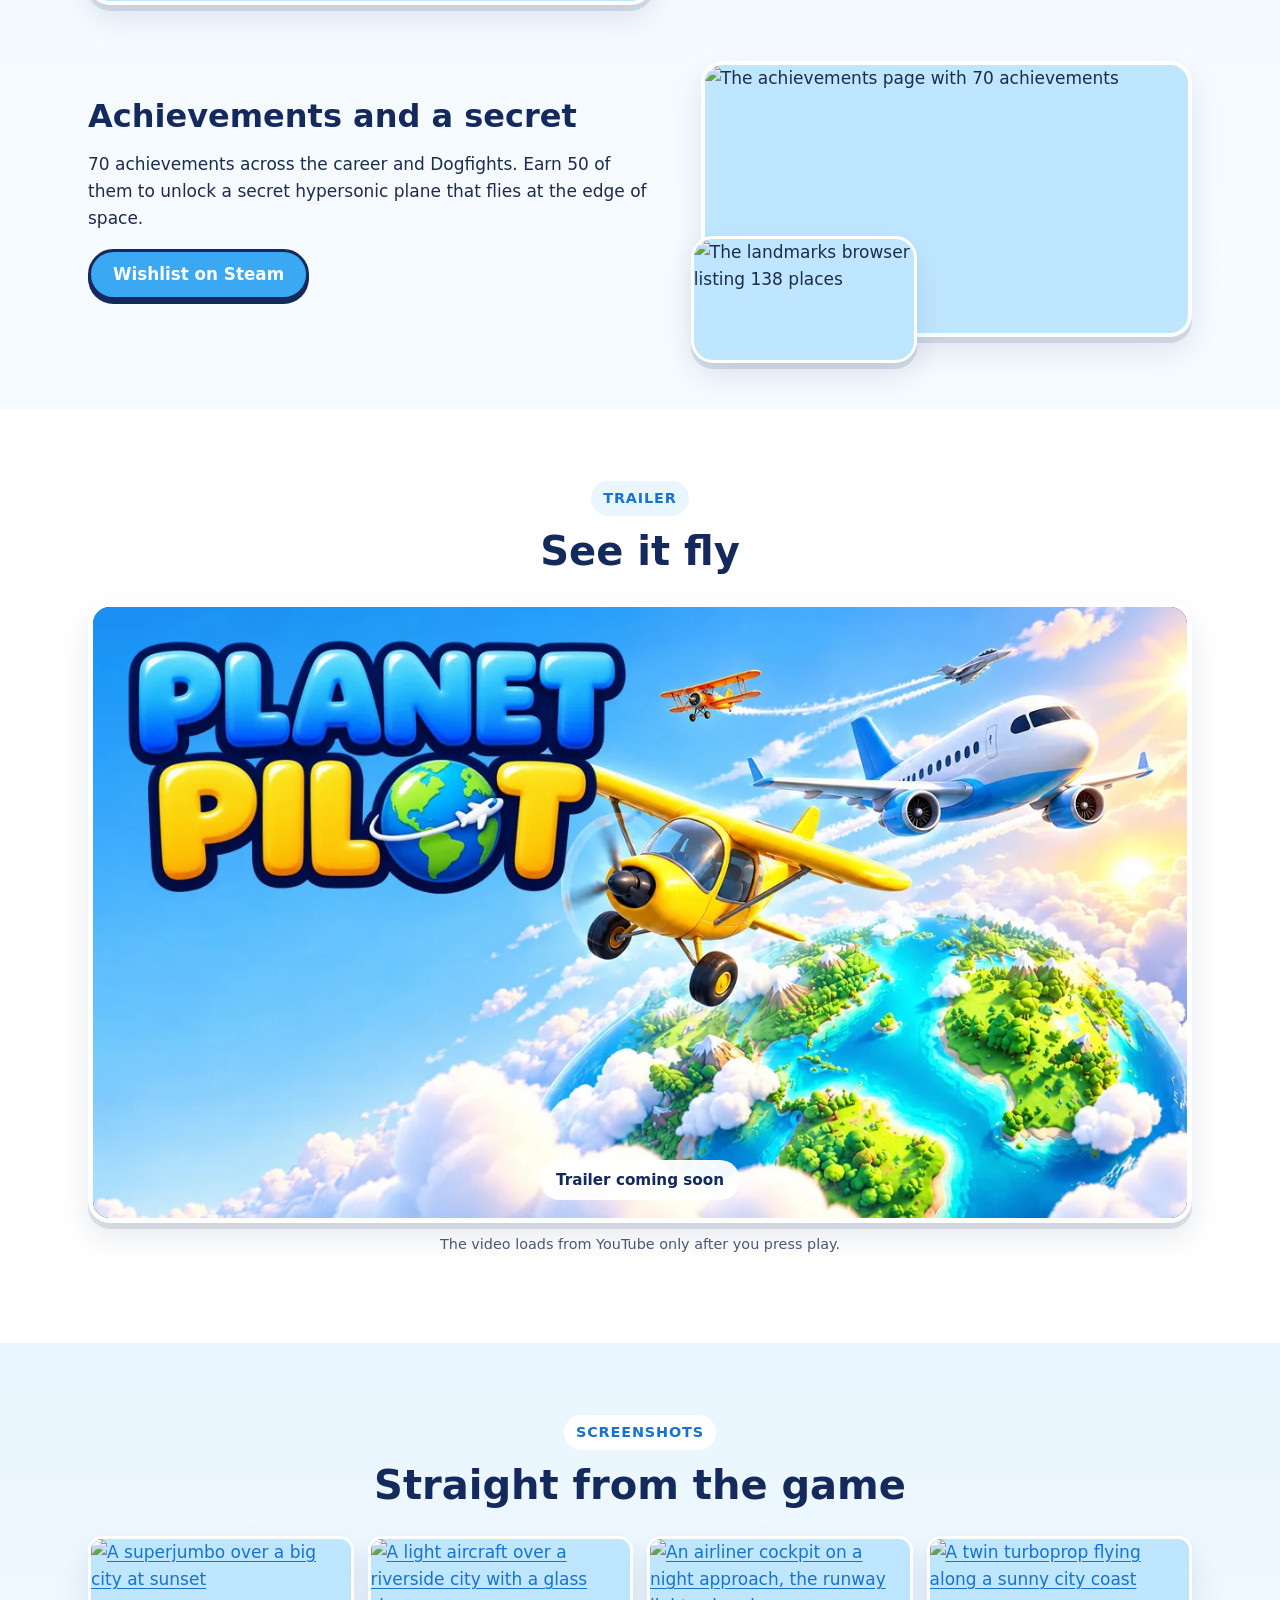
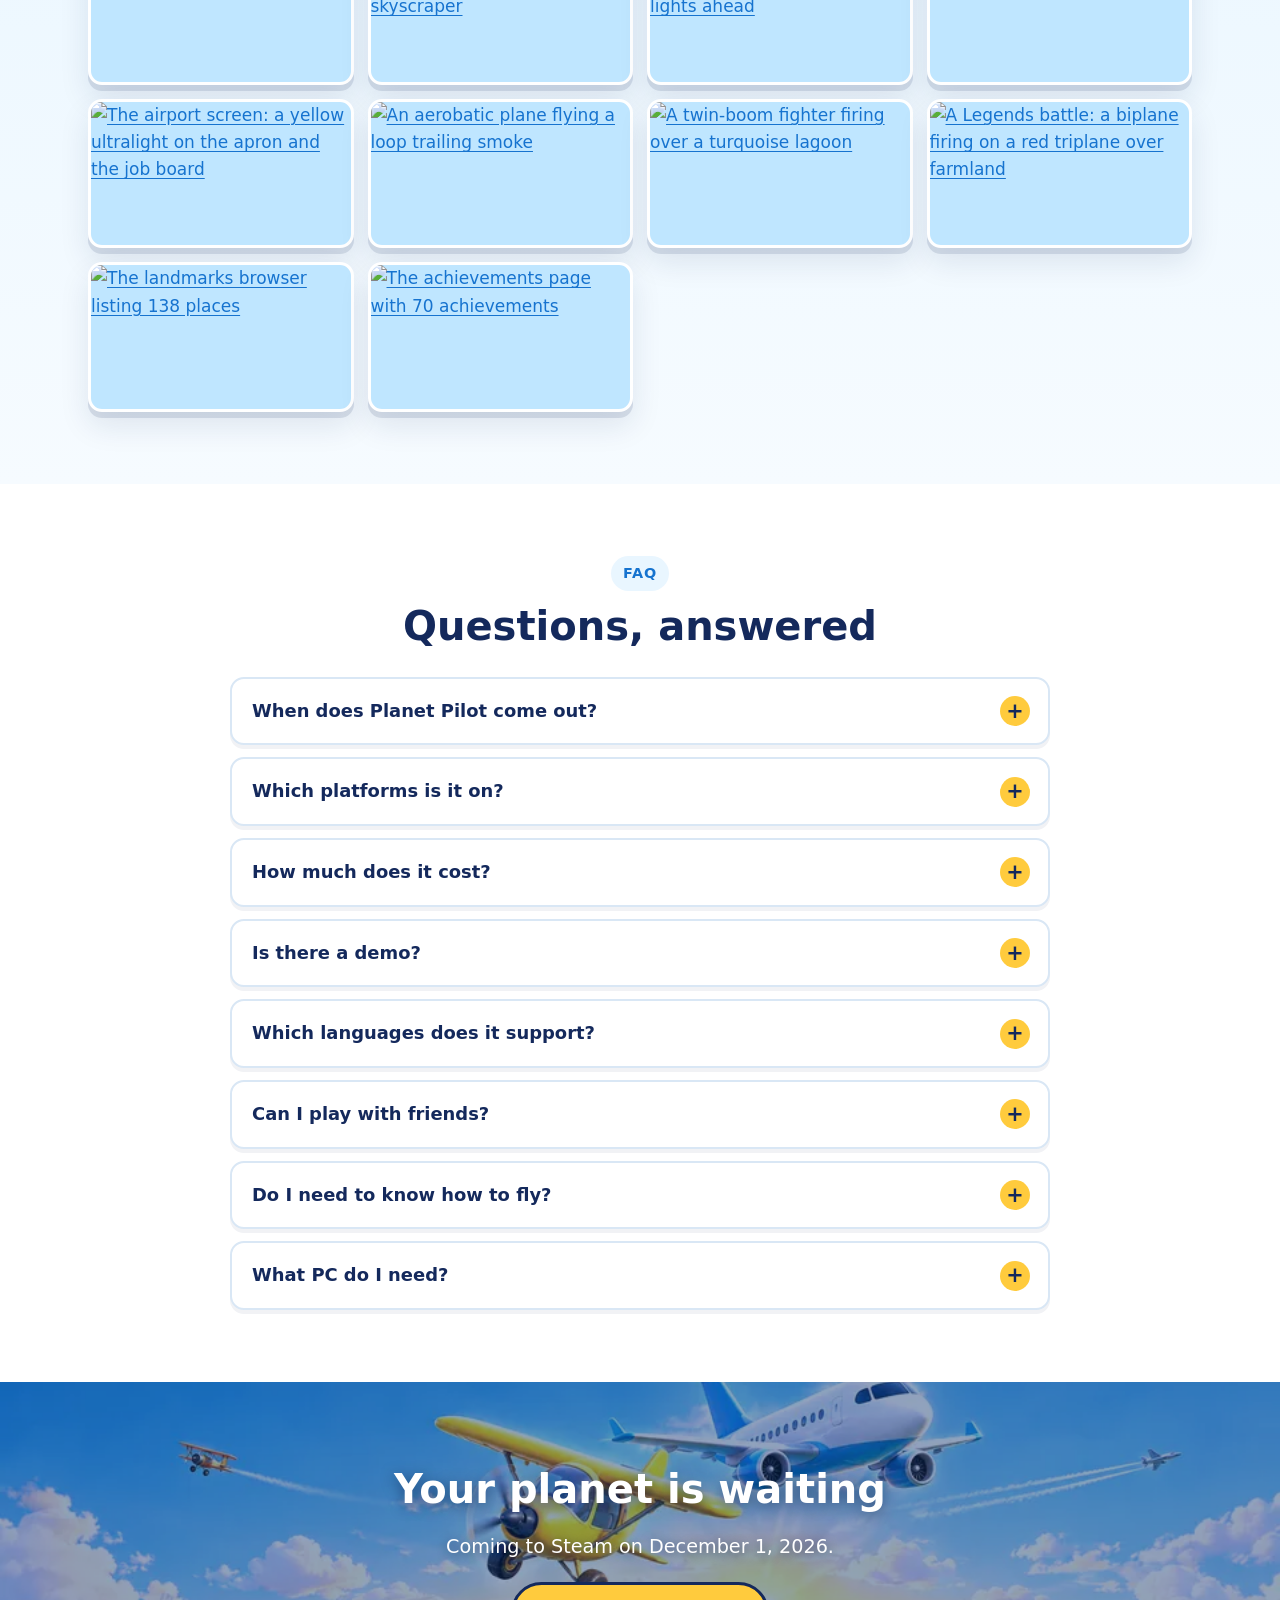
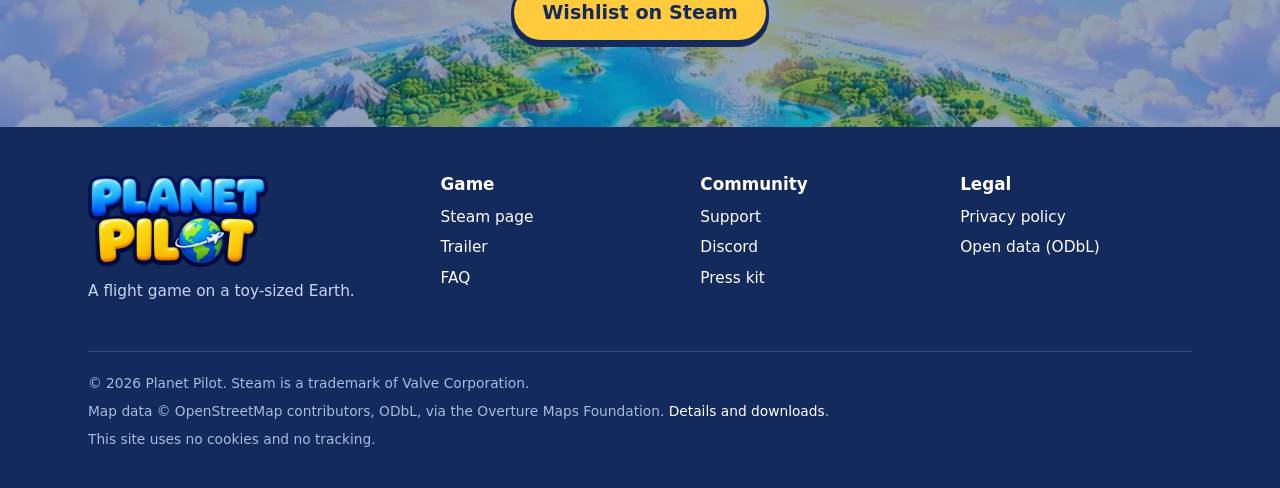
==== commit eecc8d68: "Remove the Hebrew page and its links Co-Authored-By: Claude Opus 5.5 <noreply@anthropic.com>" ====
--- a/docs/index.html
+++ b/docs/index.html
@@ -6,9 +6,6 @@
 <title>Planet Pilot: fly a toy-sized Earth</title>
 <meta name="description" content="Planet Pilot is a premium-cartoon flight game on a toy-sized Earth with nearly 2,900 real airports. Coming to Steam on December 1, 2026. Wishlist now.">
 <link rel="canonical" href="https://planetpilot.world/">
-<link rel="alternate" hreflang="en" href="https://planetpilot.world/">
-<link rel="alternate" hreflang="he" href="https://planetpilot.world/he/">
-<link rel="alternate" hreflang="x-default" href="https://planetpilot.world/">
 <meta name="theme-color" content="#3aa8f2">
 <link rel="icon" href="/favicon.ico" sizes="48x48">
 <link rel="icon" href="/icon-192.png" type="image/png" sizes="192x192">
@@ -65,7 +62,6 @@
       <a href="/#faq">FAQ</a>
       <a href="/press/">Press</a>
       <a href="/support/">Support</a>
-      <a href="/he/" lang="he" hreflang="he">עברית</a>
       <a class="btn btn-sun btn-sm" data-link="steam" href="https://store.steampowered.com/search/?term=Planet%20Pilot" rel="noopener">Wishlist on Steam</a>
     </nav>
   </div>
@@ -307,7 +303,6 @@
           <li><a data-link="steam" href="https://store.steampowered.com/search/?term=Planet%20Pilot" rel="noopener">Steam page</a></li>
           <li><a href="/#trailer">Trailer</a></li>
           <li><a href="/#faq">FAQ</a></li>
-          <li><a href="/he/" lang="he" hreflang="he">עברית</a></li>
         </ul>
       </div>
       <div>
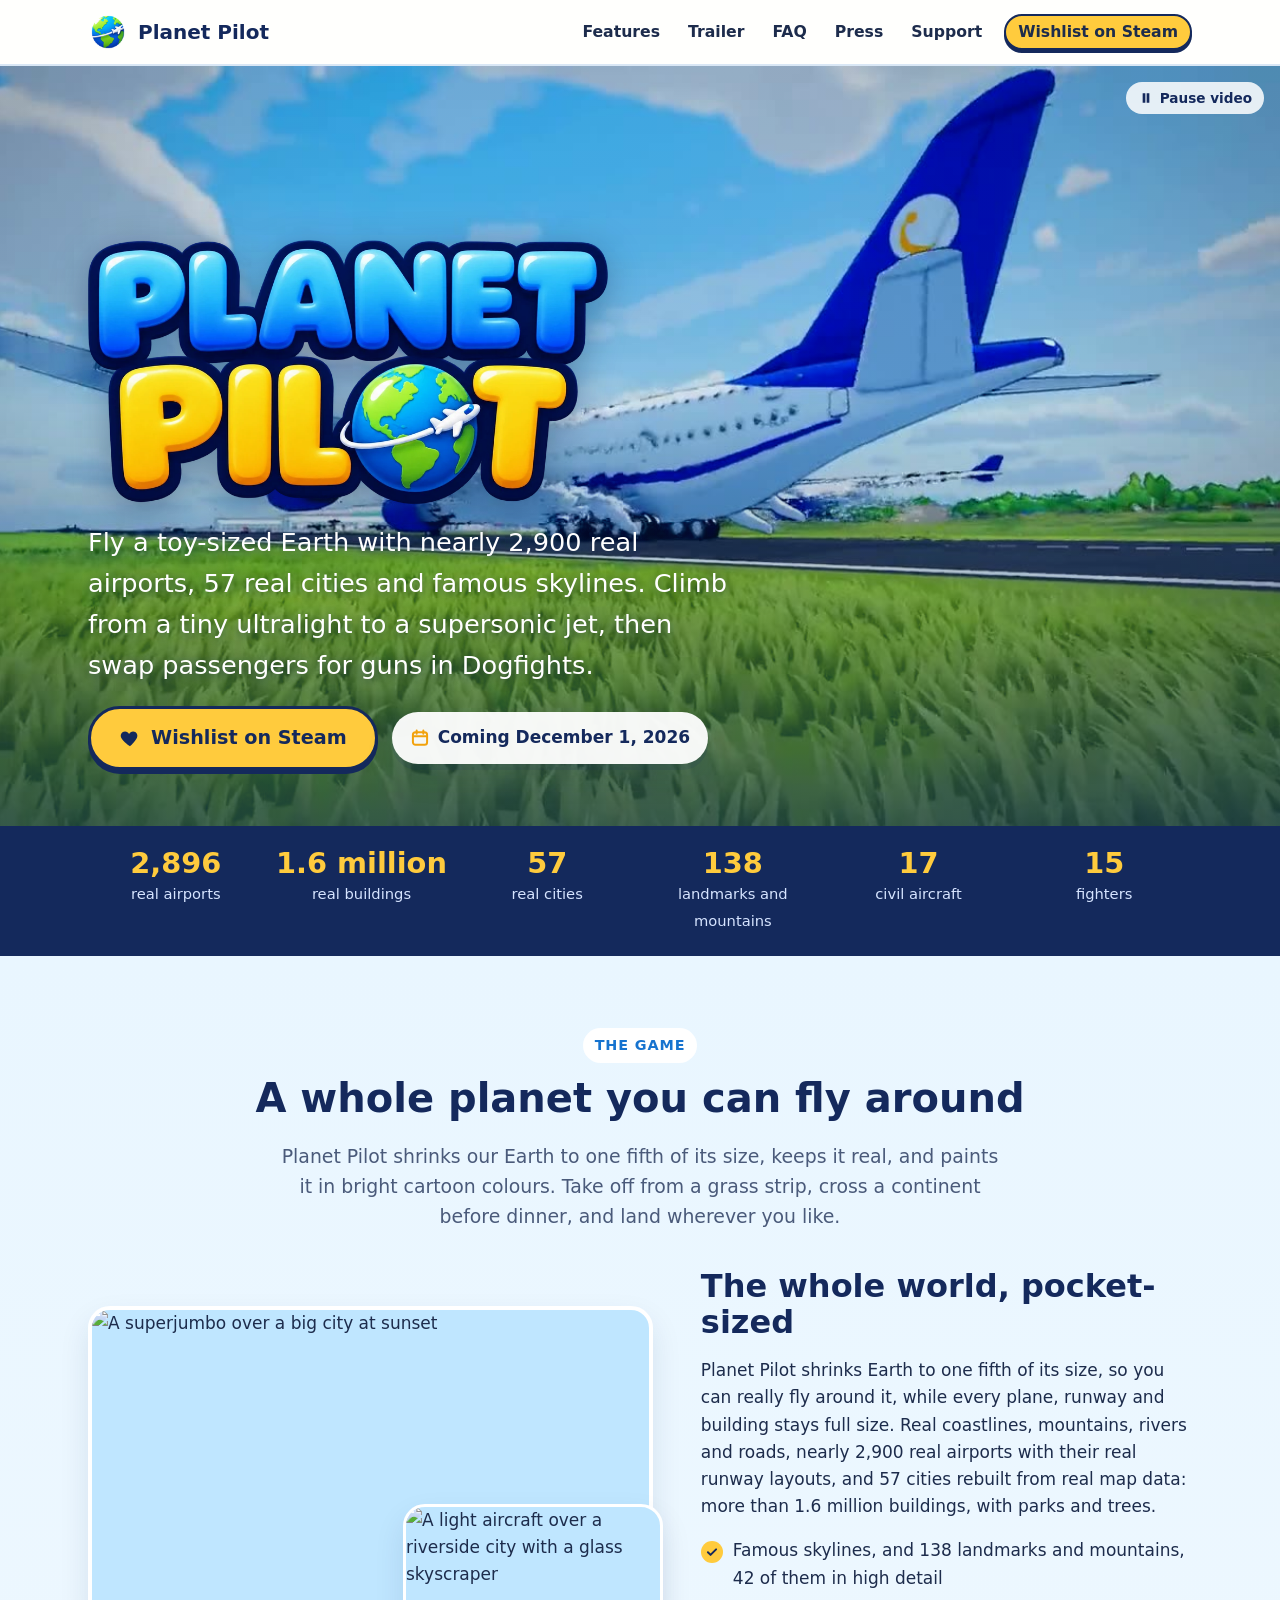
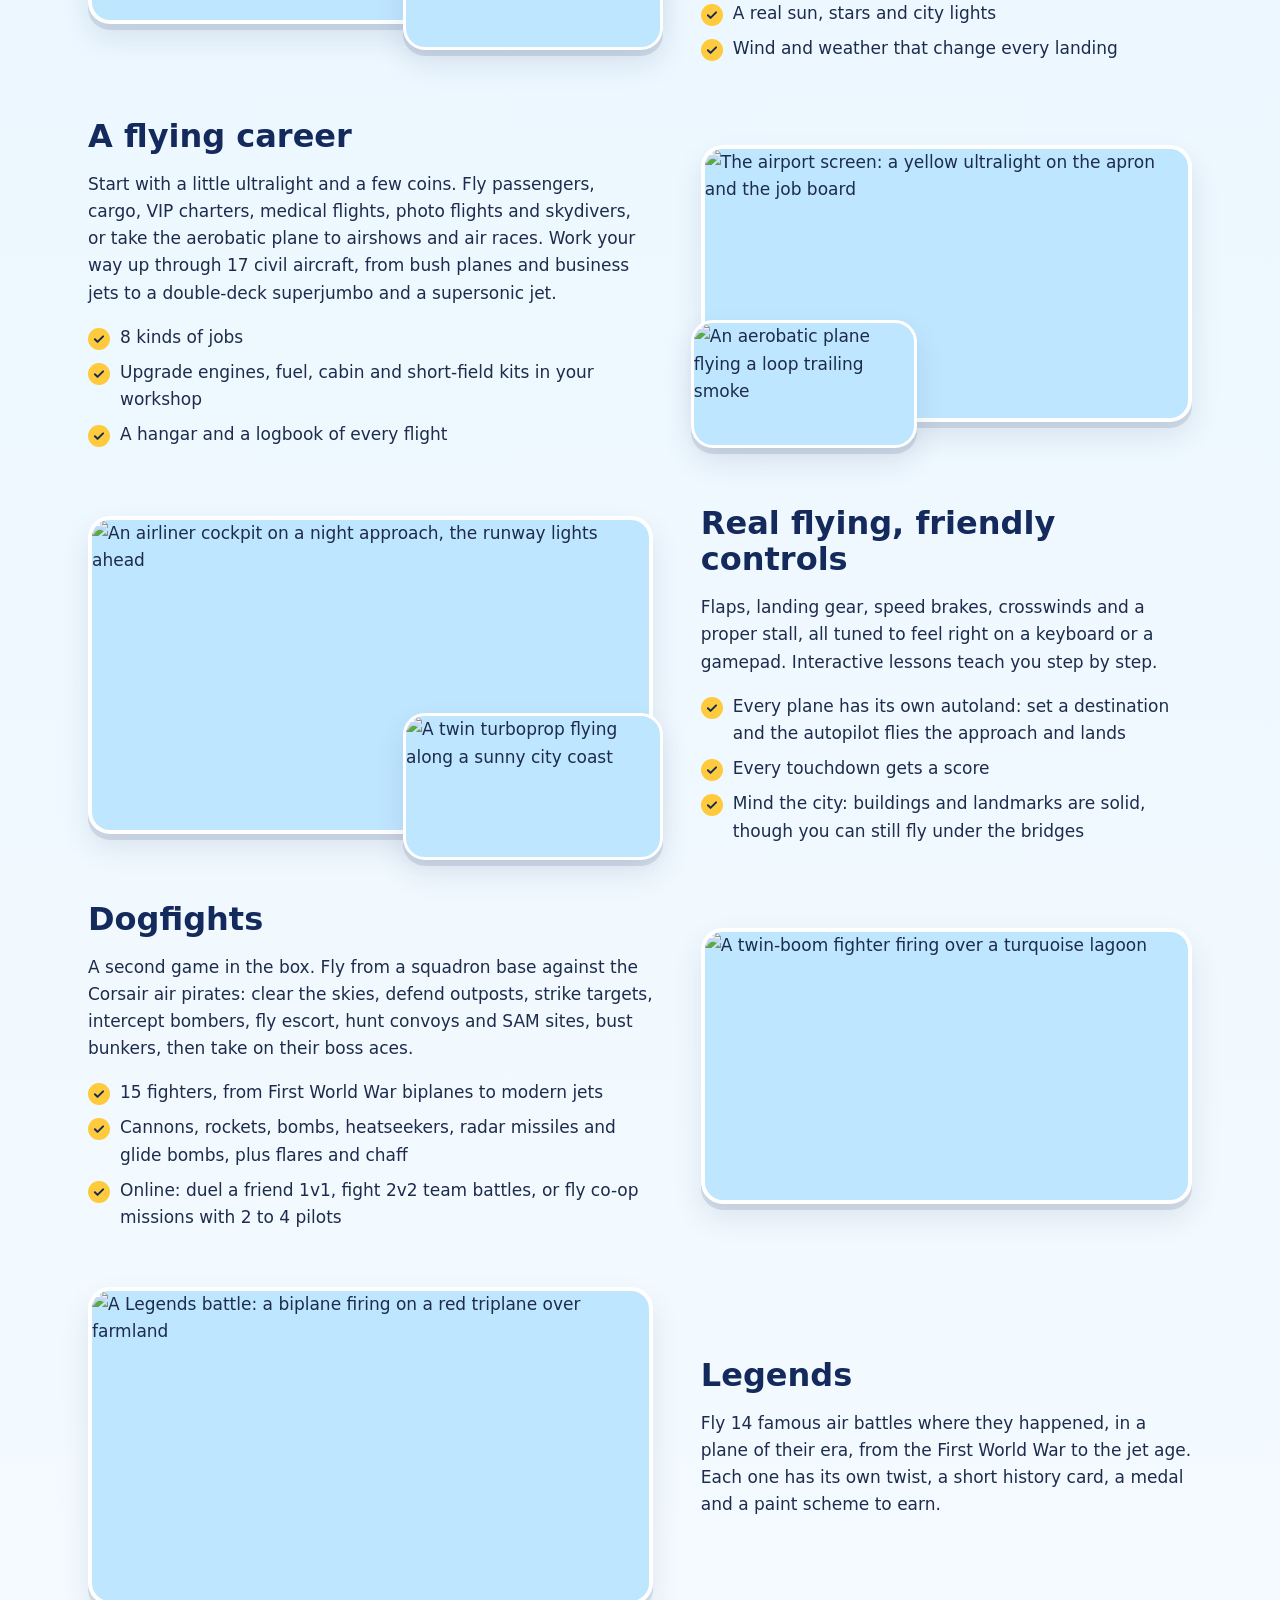
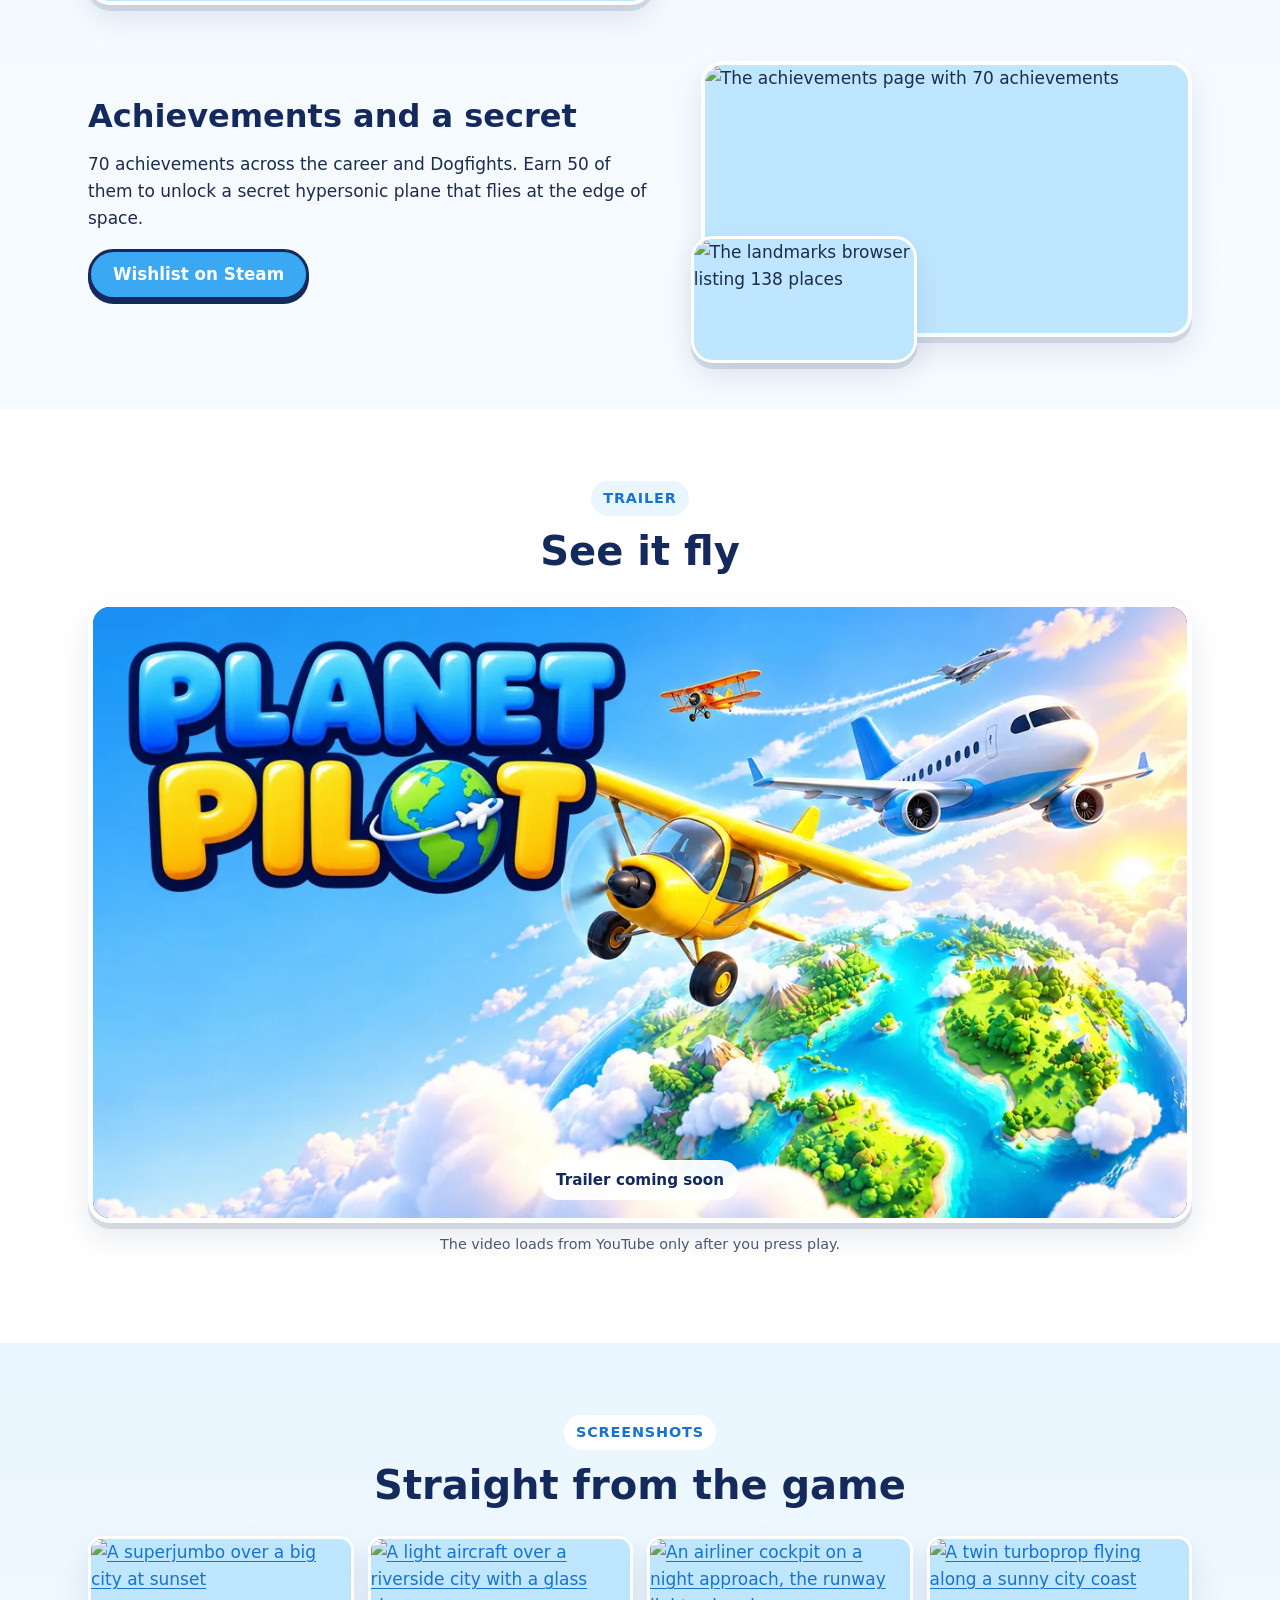
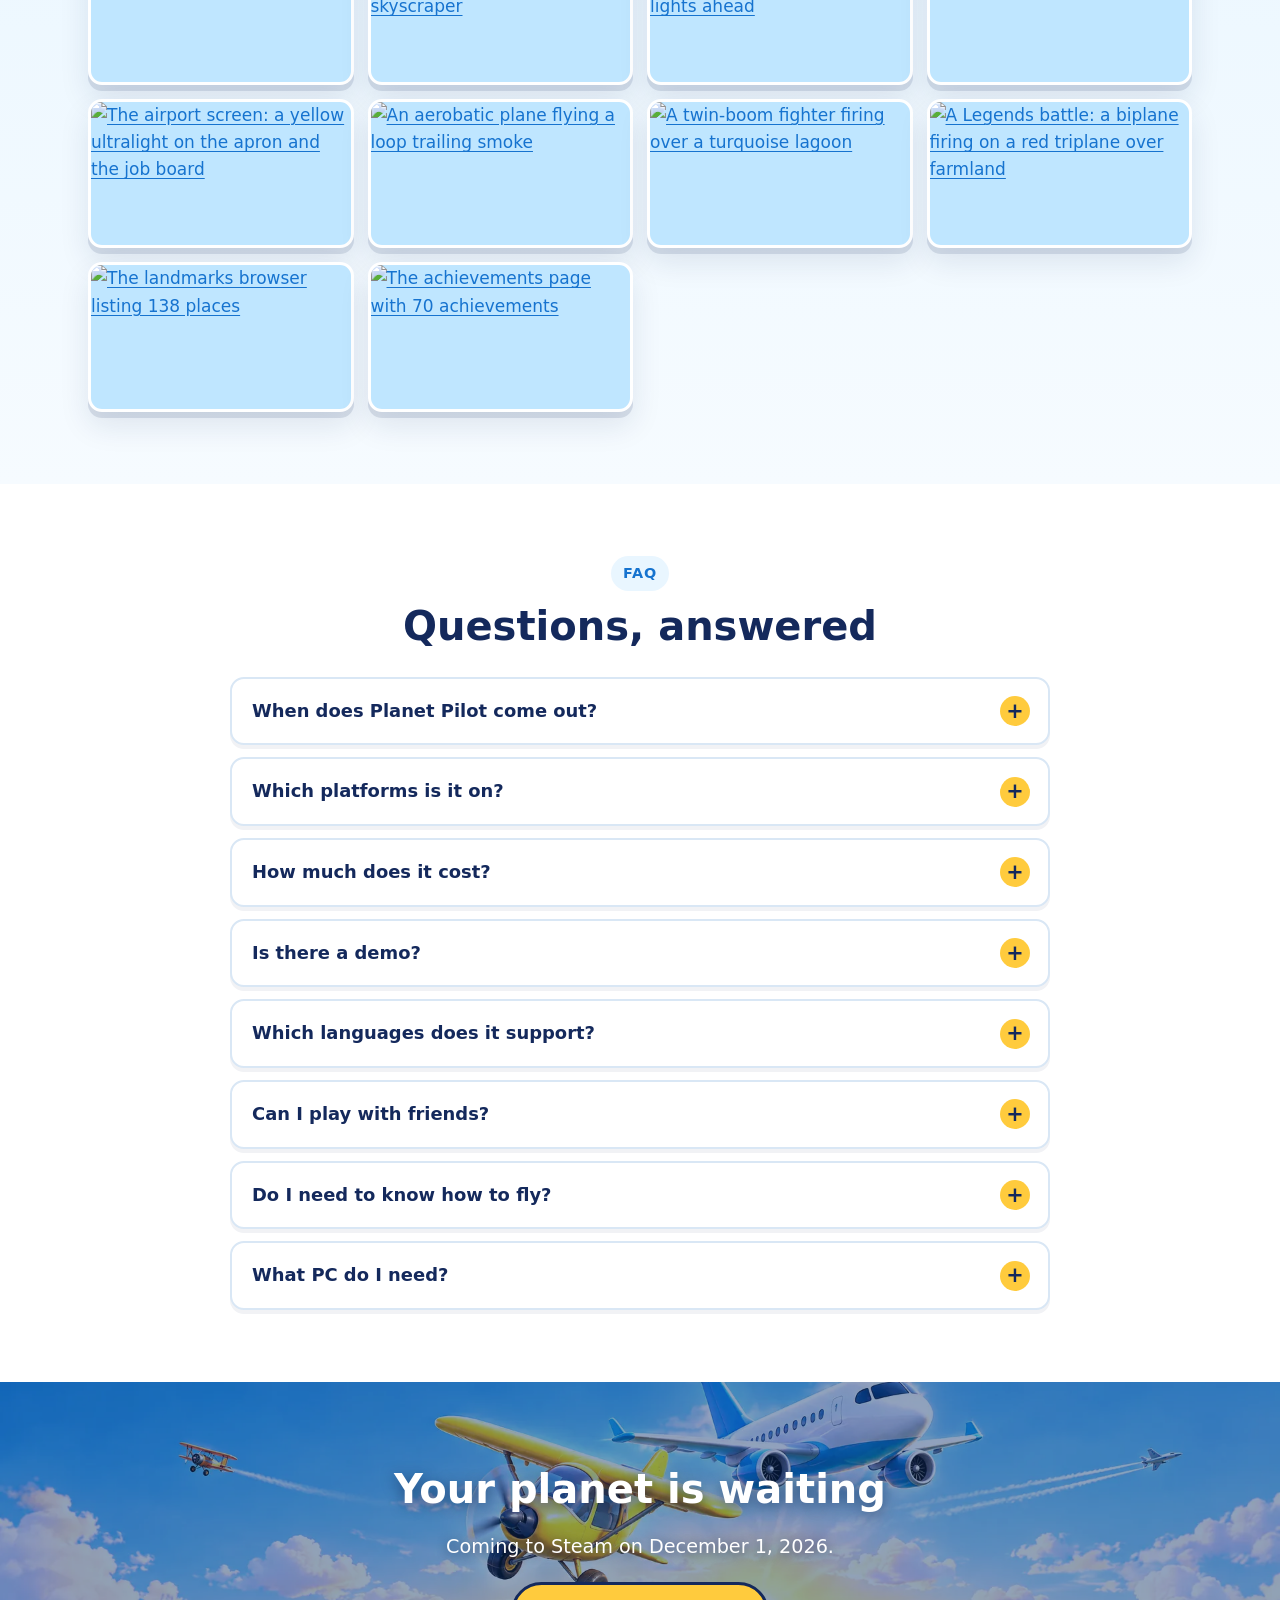
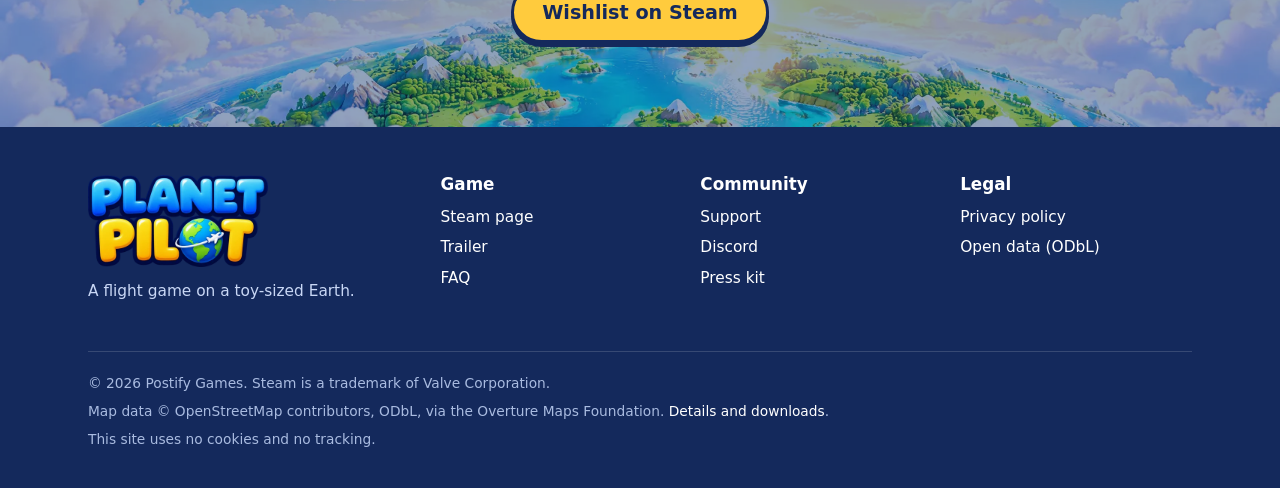
==== commit 25296889: "Postify Games as developer and publisher (footer, privacy controller, press fact sheet) Co-Authored-" ====
--- a/docs/index.html
+++ b/docs/index.html
@@ -322,7 +322,7 @@
       </div>
     </div>
     <div class="footer-legal">
-      <p>&copy; 2026 Planet Pilot. Steam is a trademark of Valve Corporation.</p>
+      <p>&copy; 2026 Postify Games. Steam is a trademark of Valve Corporation.</p>
       <p>Map data &copy; OpenStreetMap contributors, ODbL, via the Overture Maps Foundation. <a href="/open-data/">Details and downloads</a>.</p>
       <p>This site uses no cookies and no tracking.</p>
     </div>
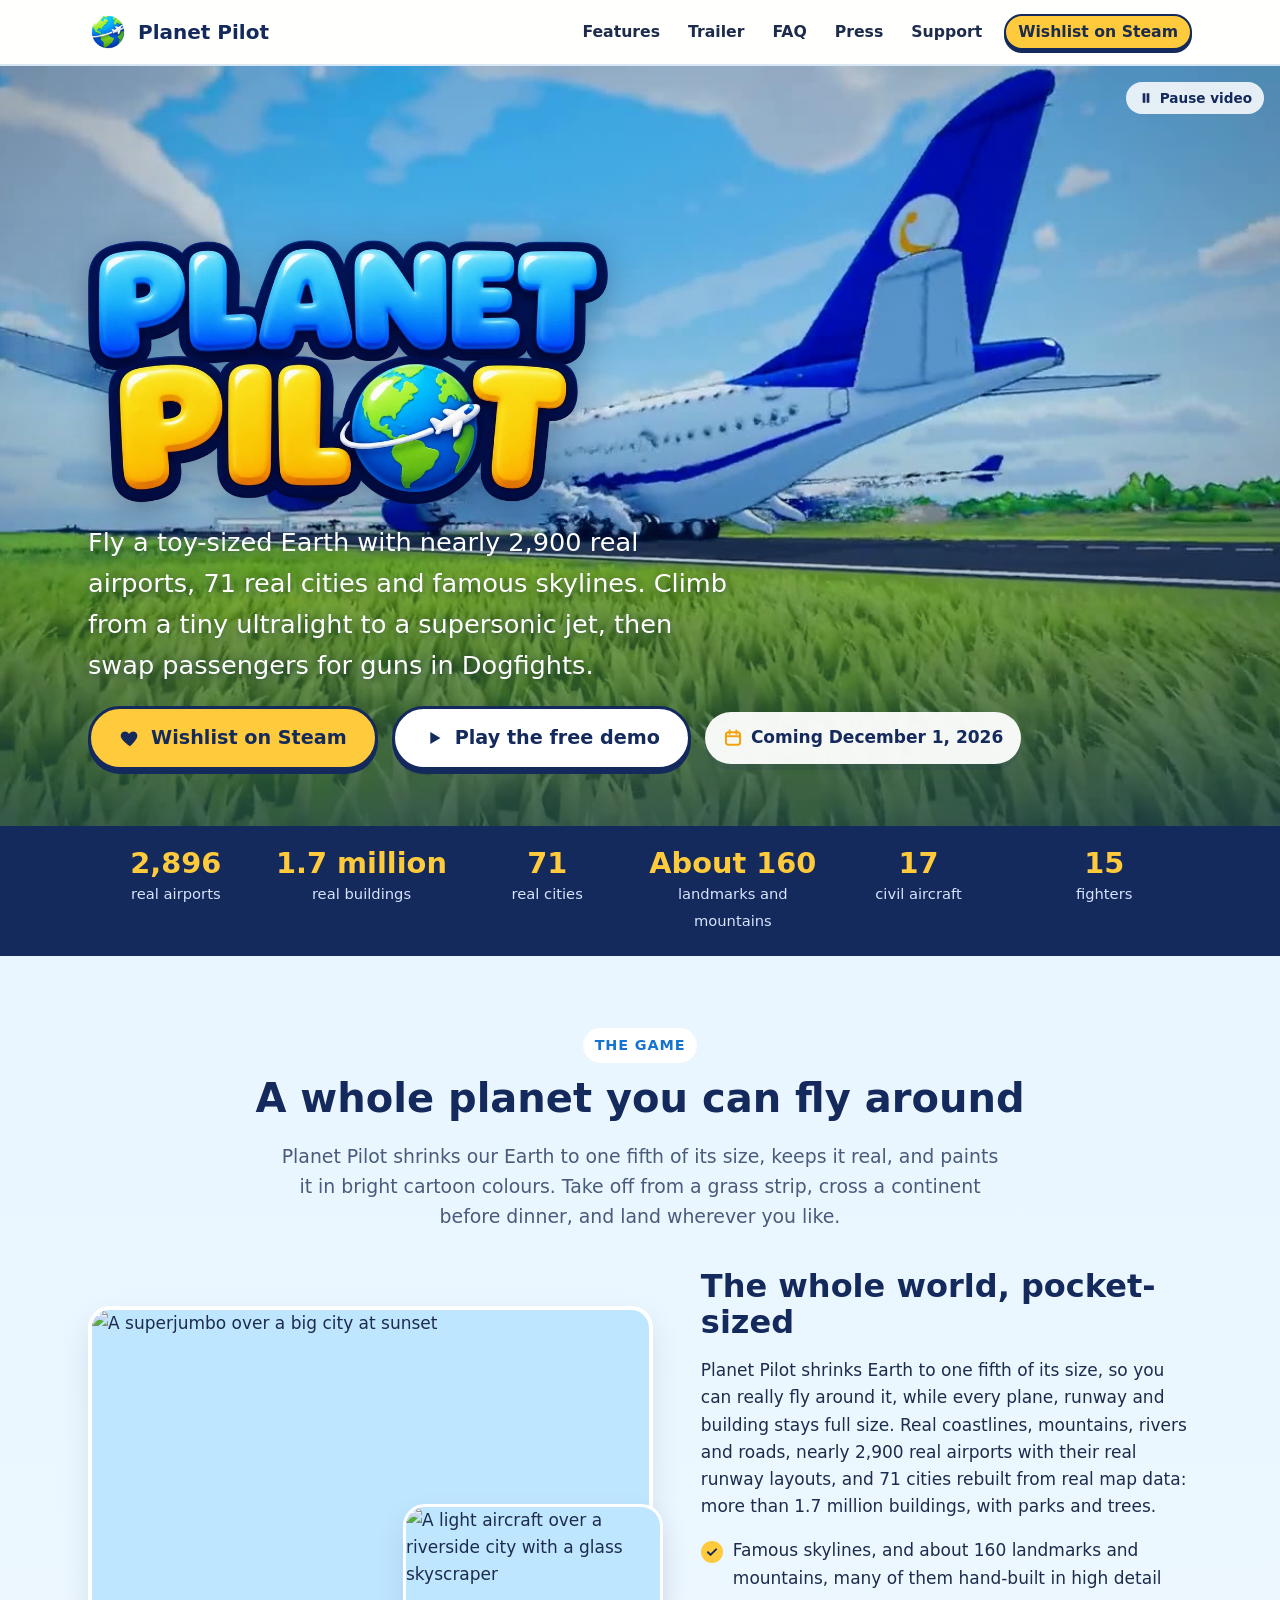
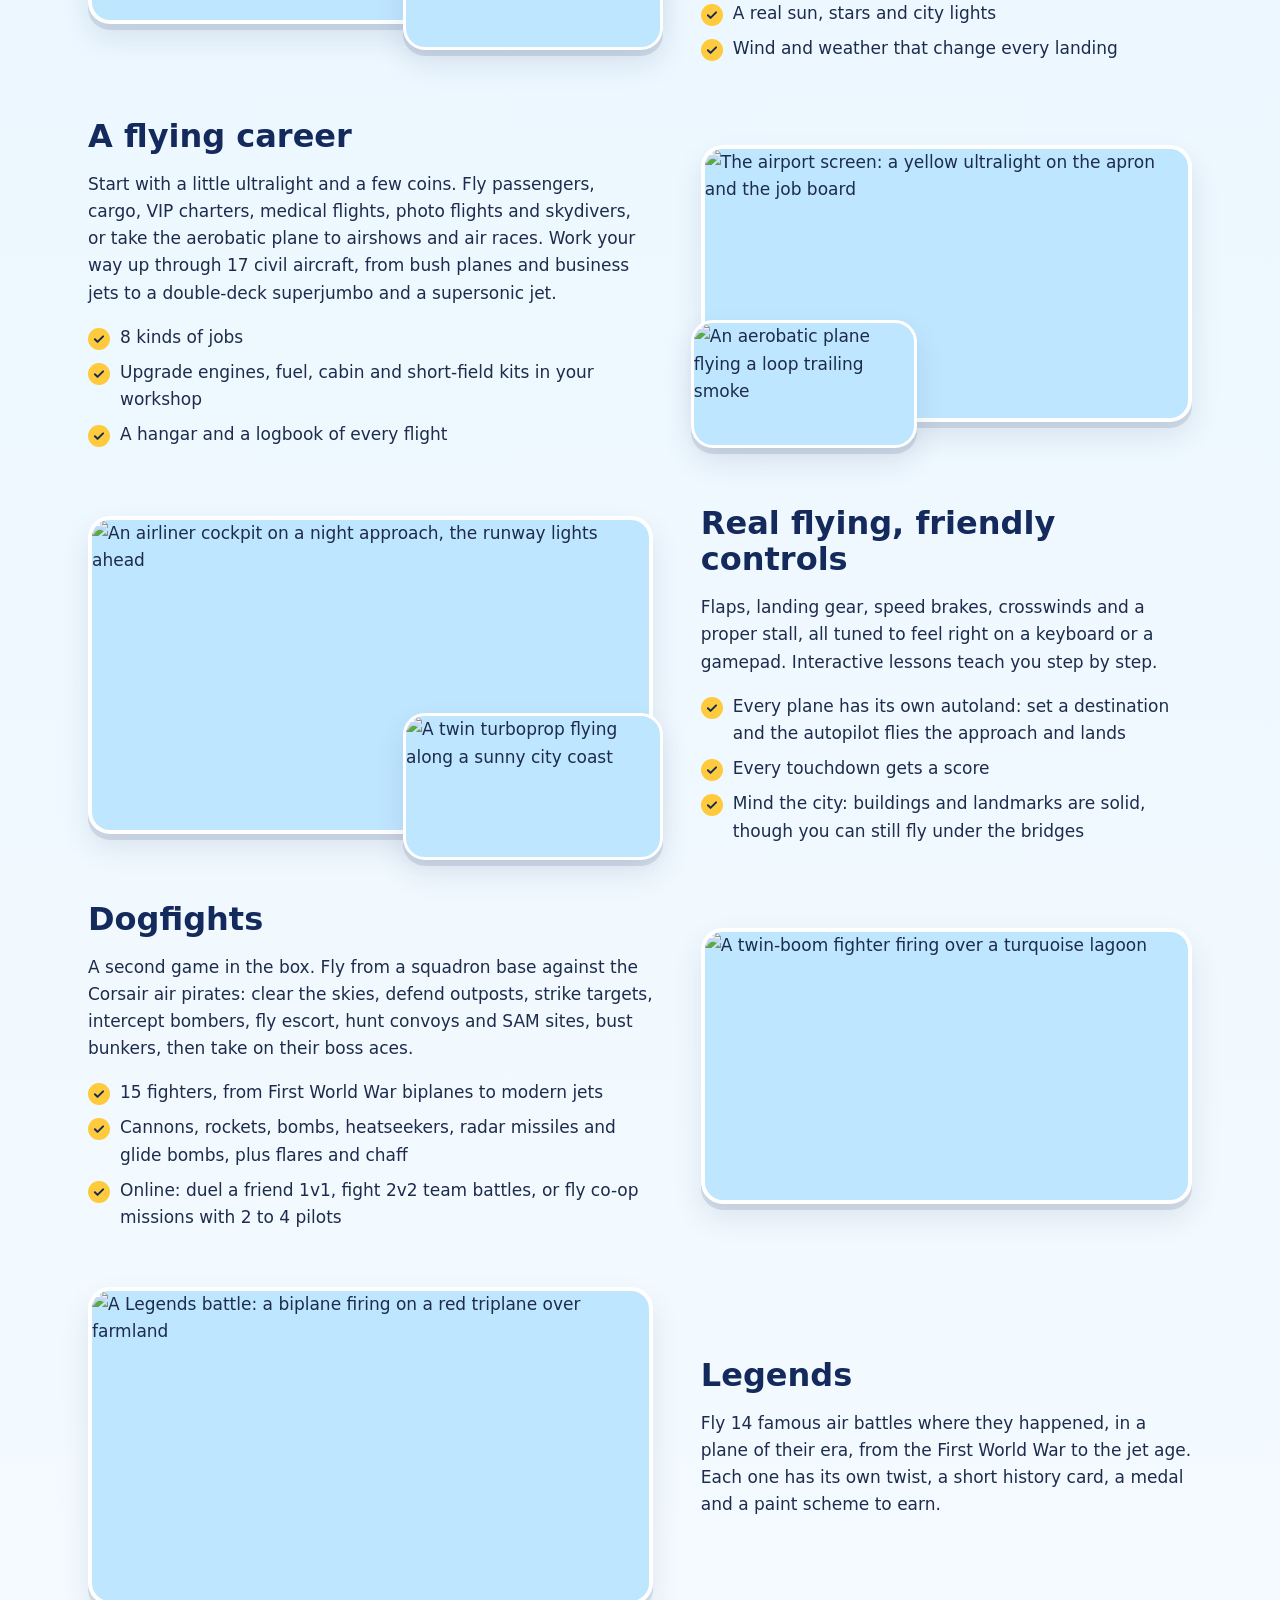
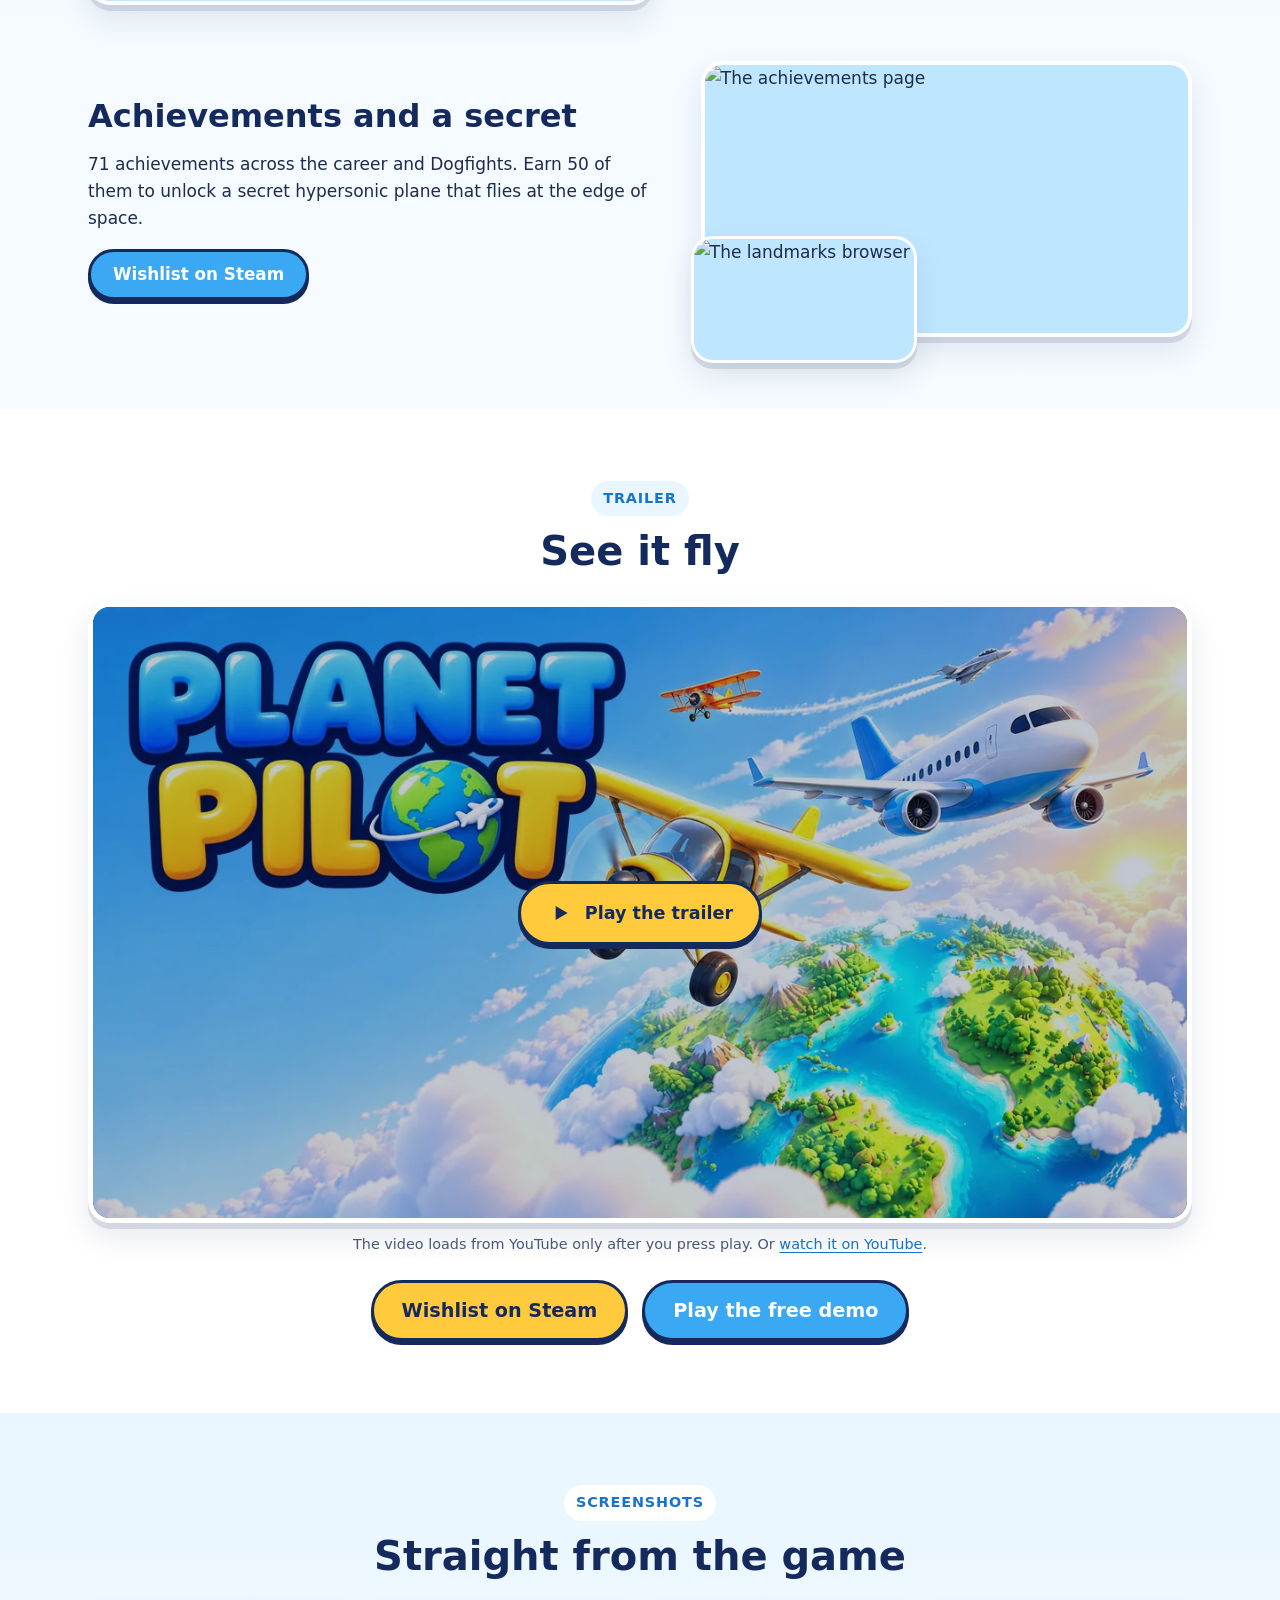
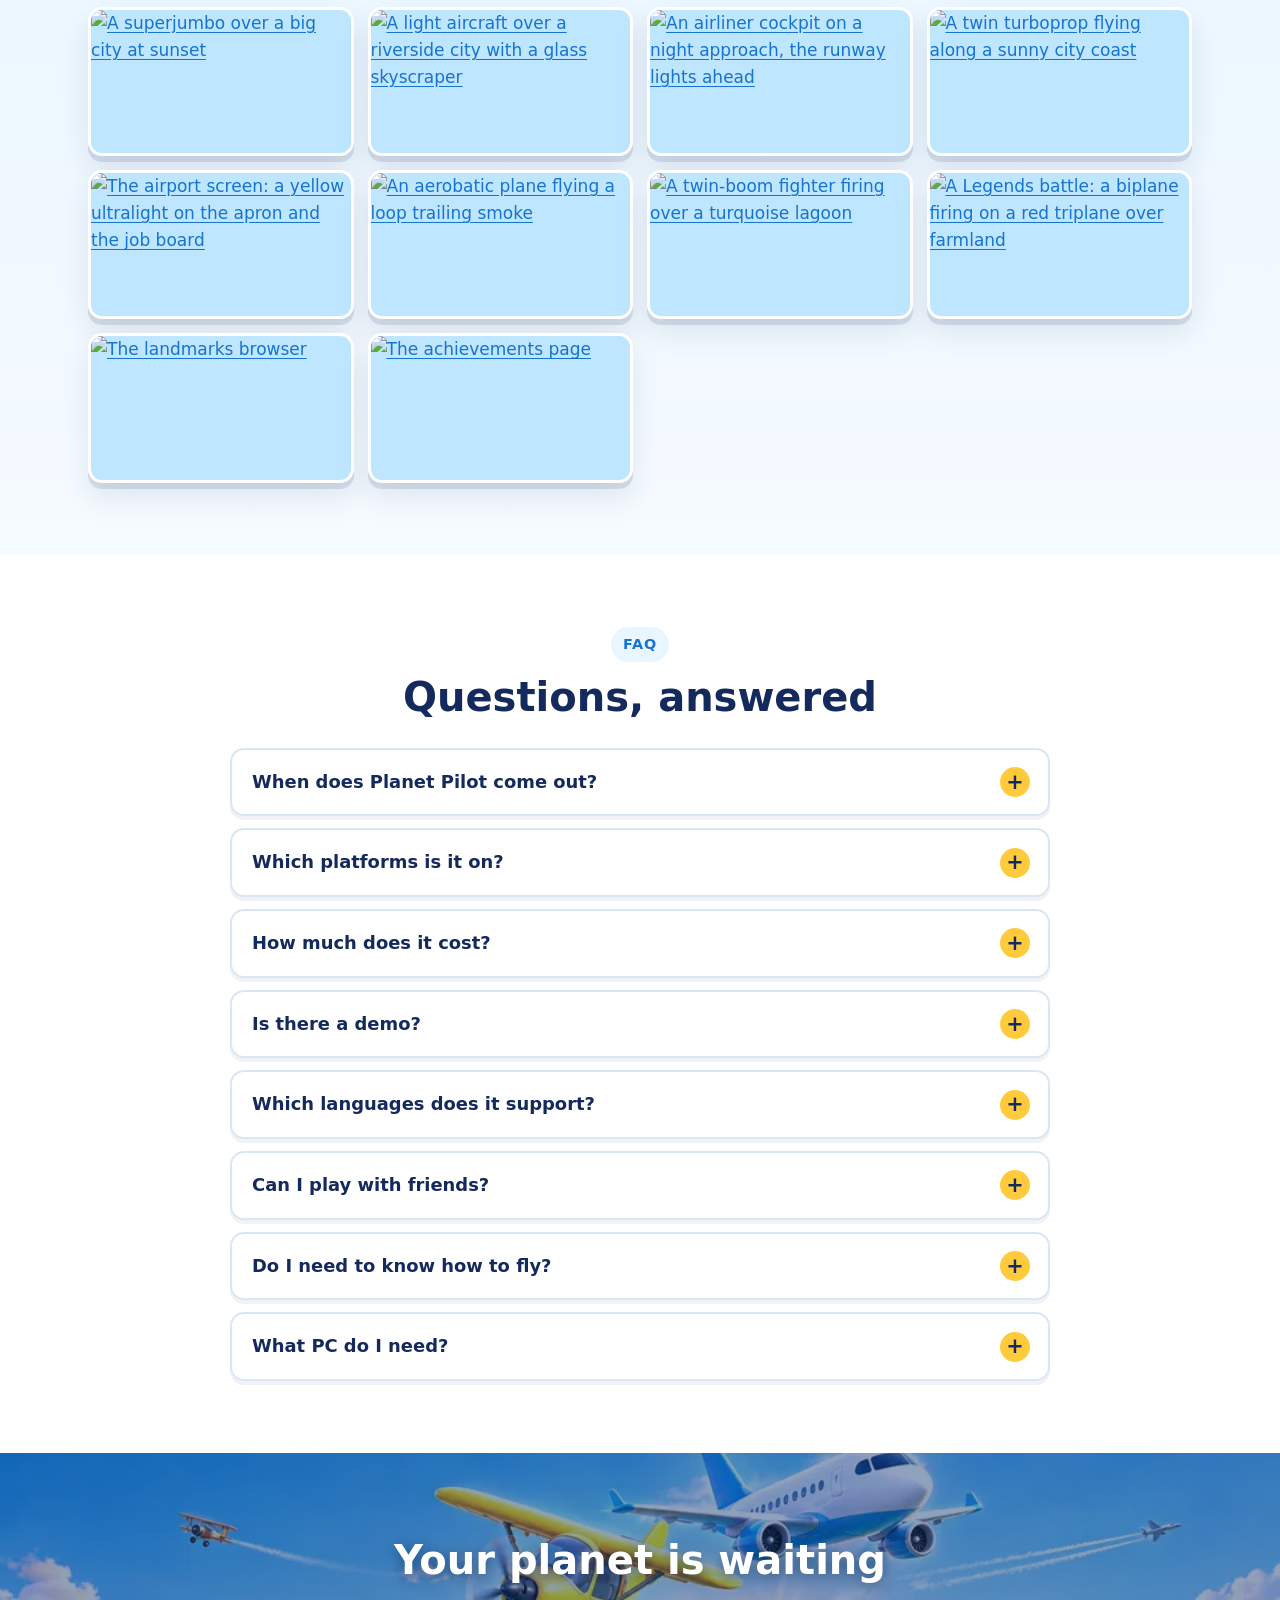
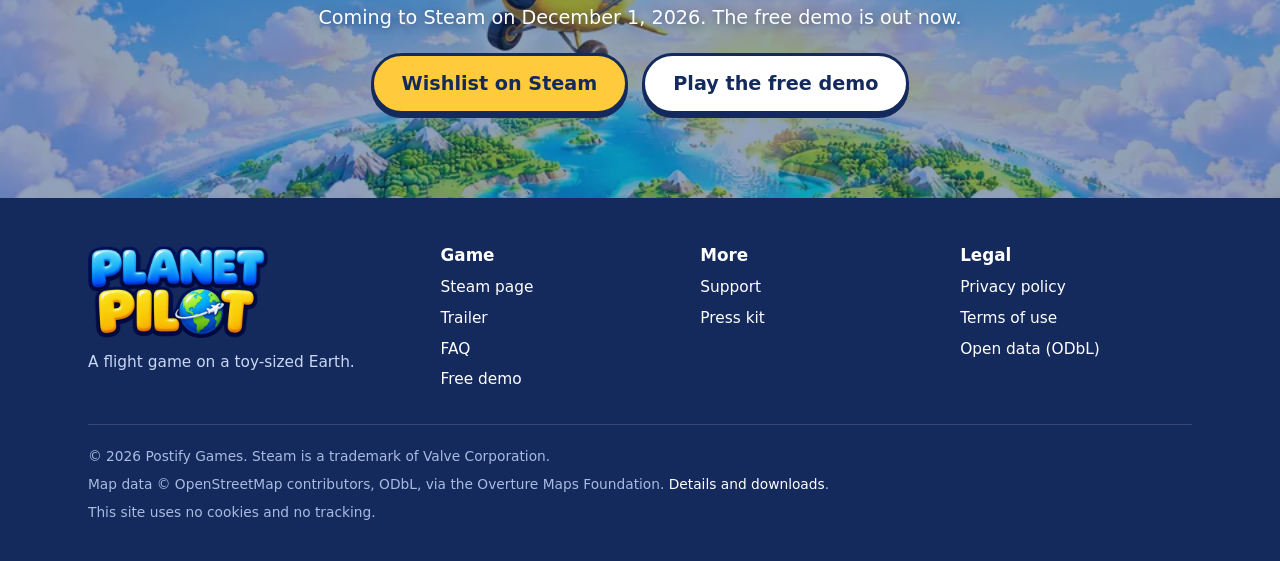
==== commit 2e0bb9c2: "Site update for launch: current Steam figures, demo and trailer links, real open-data links, no Disc" ====
--- a/docs/index.html
+++ b/docs/index.html
@@ -4,7 +4,7 @@
 <meta charset="utf-8">
 <meta name="viewport" content="width=device-width, initial-scale=1">
 <title>Planet Pilot: fly a toy-sized Earth</title>
-<meta name="description" content="Planet Pilot is a premium-cartoon flight game on a toy-sized Earth with nearly 2,900 real airports. Coming to Steam on December 1, 2026. Wishlist now.">
+<meta name="description" content="Planet Pilot is a premium-cartoon flight game on a toy-sized Earth with nearly 2,900 real airports. Coming to Steam on December 1, 2026. Play the free demo now or wishlist.">
 <link rel="canonical" href="https://planetpilot.world/">
 <meta name="theme-color" content="#3aa8f2">
 <link rel="icon" href="/favicon.ico" sizes="48x48">
@@ -62,7 +62,7 @@
       <a href="/#faq">FAQ</a>
       <a href="/press/">Press</a>
       <a href="/support/">Support</a>
-      <a class="btn btn-sun btn-sm" data-link="steam" href="https://store.steampowered.com/search/?term=Planet%20Pilot" rel="noopener">Wishlist on Steam</a>
+      <a class="btn btn-sun btn-sm" data-link="steam" href="https://store.steampowered.com/app/5407250/Planet_Pilot/" rel="noopener">Wishlist on Steam</a>
     </nav>
   </div>
 </header>
@@ -81,12 +81,16 @@
   <div class="wrap">
     <h1 id="hero-title" class="sr-only">Planet Pilot</h1>
     <img class="hero-logo" src="/assets/img/logo-960.webp" srcset="/assets/img/logo-480.webp 480w, /assets/img/logo-960.webp 960w" sizes="(max-width: 640px) 82vw, 520px" width="960" height="488" alt="Planet Pilot">
-    <p class="hero-tag">Fly a toy-sized Earth with nearly 2,900 real airports, 57 real cities and famous skylines. Climb from a tiny ultralight to a supersonic jet, then swap passengers for guns in Dogfights.</p>
+    <p class="hero-tag">Fly a toy-sized Earth with nearly 2,900 real airports, 71 real cities and famous skylines. Climb from a tiny ultralight to a supersonic jet, then swap passengers for guns in Dogfights.</p>
     <div class="hero-cta">
-      <a class="btn btn-sun btn-lg" data-link="steam" href="https://store.steampowered.com/search/?term=Planet%20Pilot" rel="noopener">
+      <a class="btn btn-sun btn-lg" data-link="steam" href="https://store.steampowered.com/app/5407250/Planet_Pilot/" rel="noopener">
         <svg viewBox="0 0 24 24" fill="currentColor" aria-hidden="true"><path d="M12 21s-7.5-4.6-9.6-9.2C1 8.6 3 5 6.6 5c2.1 0 3.4 1.1 4.4 2.5C12 6.1 13.3 5 15.4 5 19 5 21 8.6 19.6 11.8 17.5 16.4 12 21 12 21z"/></svg>
         Wishlist on Steam
       </a>
+      <a class="btn btn-lg" href="https://store.steampowered.com/app/5433490/Planet_Pilot_Demo/" rel="noopener">
+        <svg viewBox="0 0 24 24" fill="currentColor" aria-hidden="true"><path d="M8 5.5v13l11-6.5z"/></svg>
+        Play the free demo
+      </a>
       <span class="date-pill"><svg viewBox="0 0 24 24" fill="none" stroke="currentColor" stroke-width="2.4" stroke-linecap="round" aria-hidden="true"><rect x="3.5" y="5" width="17" height="15" rx="3"/><path d="M3.5 10h17M8 3v4M16 3v4"/></svg>Coming December 1, 2026</span>
     </div>
   </div>
@@ -96,9 +100,9 @@
   <div class="wrap">
     <ul>
       <li><b>2,896</b><span>real airports</span></li>
-      <li><b>1.6 million</b><span>real buildings</span></li>
-      <li><b>57</b><span>real cities</span></li>
-      <li><b>138</b><span>landmarks and mountains</span></li>
+      <li><b>1.7 million</b><span>real buildings</span></li>
+      <li><b>71</b><span>real cities</span></li>
+      <li><b>About 160</b><span>landmarks and mountains</span></li>
       <li><b>17</b><span>civil aircraft</span></li>
       <li><b>15</b><span>fighters</span></li>
     </ul>
@@ -120,9 +124,9 @@
       </div>
       <div class="feature-text">
         <h3>The whole world, pocket-sized</h3>
-        <p>Planet Pilot shrinks Earth to one fifth of its size, so you can really fly around it, while every plane, runway and building stays full size. Real coastlines, mountains, rivers and roads, nearly 2,900 real airports with their real runway layouts, and 57 cities rebuilt from real map data: more than 1.6 million buildings, with parks and trees.</p>
+        <p>Planet Pilot shrinks Earth to one fifth of its size, so you can really fly around it, while every plane, runway and building stays full size. Real coastlines, mountains, rivers and roads, nearly 2,900 real airports with their real runway layouts, and 71 cities rebuilt from real map data: more than 1.7 million buildings, with parks and trees.</p>
         <ul class="checks">
-          <li>Famous skylines, and 138 landmarks and mountains, 42 of them in high detail</li>
+          <li>Famous skylines, and about 160 landmarks and mountains, many of them hand-built in high detail</li>
           <li>A real sun, stars and city lights</li>
           <li>Wind and weather that change every landing</li>
         </ul>
@@ -183,13 +187,13 @@
     </article>
     <article class="feature flip">
       <div class="feature-media">
-        <div class="shot"><img src="/assets/shots/extras-1-1280.webp" srcset="/assets/shots/extras-1-640.webp 640w, /assets/shots/extras-1-1280.webp 1280w" sizes="(max-width: 900px) 100vw, 600px" width="1280" height="720" loading="lazy" alt="The achievements page with 70 achievements"></div>
-        <div class="shot shot-small"><img src="/assets/shots/career-2-640.webp" width="640" height="360" loading="lazy" alt="The landmarks browser listing 138 places"></div>
+        <div class="shot"><img src="/assets/shots/extras-1-1280.webp" srcset="/assets/shots/extras-1-640.webp 640w, /assets/shots/extras-1-1280.webp 1280w" sizes="(max-width: 900px) 100vw, 600px" width="1280" height="720" loading="lazy" alt="The achievements page"></div>
+        <div class="shot shot-small"><img src="/assets/shots/career-2-640.webp" width="640" height="360" loading="lazy" alt="The landmarks browser"></div>
       </div>
       <div class="feature-text">
         <h3>Achievements and a secret</h3>
-        <p>70 achievements across the career and Dogfights. Earn 50 of them to unlock a secret hypersonic plane that flies at the edge of space.</p>
-        <a class="btn btn-sky" data-link="steam" href="https://store.steampowered.com/search/?term=Planet%20Pilot" rel="noopener">Wishlist on Steam</a>
+        <p>71 achievements across the career and Dogfights. Earn 50 of them to unlock a secret hypersonic plane that flies at the edge of space.</p>
+        <a class="btn btn-sky" data-link="steam" href="https://store.steampowered.com/app/5407250/Planet_Pilot/" rel="noopener">Wishlist on Steam</a>
       </div>
     </article>
   </div>
@@ -203,10 +207,13 @@
     </div>
     <div class="trailer" data-trailer>
       <img src="/assets/img/key-1232.webp" srcset="/assets/img/key-640.webp 640w, /assets/img/key-1232.webp 1232w" sizes="(max-width: 1160px) 100vw, 1100px" width="1232" height="706" loading="lazy" alt="">
-      <button class="trailer-play" type="button" hidden><span><svg viewBox="0 0 24 24" fill="currentColor" aria-hidden="true"><path d="M8 5.5v13l11-6.5z"/></svg>Play the trailer</span></button>
-      <span class="trailer-soon">Trailer coming soon</span>
-    </div>
-    <p class="trailer-note">The video loads from YouTube only after you press play.</p>
+      <button class="trailer-play" type="button"><span><svg viewBox="0 0 24 24" fill="currentColor" aria-hidden="true"><path d="M8 5.5v13l11-6.5z"/></svg>Play the trailer</span></button>
+    </div>
+    <p class="trailer-note">The video loads from YouTube only after you press play. Or <a href="https://www.youtube.com/watch?v=EJGzQVyk8zo" rel="noopener">watch it on YouTube</a>.</p>
+    <div class="hero-cta" style="justify-content:center;margin-top:24px">
+      <a class="btn btn-sun btn-lg" data-link="steam" href="https://store.steampowered.com/app/5407250/Planet_Pilot/" rel="noopener">Wishlist on Steam</a>
+      <a class="btn btn-sky btn-lg" href="https://store.steampowered.com/app/5433490/Planet_Pilot_Demo/" rel="noopener">Play the free demo</a>
+    </div>
   </div>
 </section>
 
@@ -225,8 +232,8 @@
       <a href="/assets/shots/aerobatic-1-1920.jpg"><img src="/assets/shots/aerobatic-1-640.webp" width="640" height="360" loading="lazy" alt="An aerobatic plane flying a loop trailing smoke"></a>
       <a href="/assets/shots/dogfight-1-1920.jpg"><img src="/assets/shots/dogfight-1-640.webp" width="640" height="360" loading="lazy" alt="A twin-boom fighter firing over a turquoise lagoon"></a>
       <a href="/assets/shots/legends-1-1920.jpg"><img src="/assets/shots/legends-1-640.webp" width="640" height="360" loading="lazy" alt="A Legends battle: a biplane firing on a red triplane over farmland"></a>
-      <a href="/assets/shots/career-2-1920.jpg"><img src="/assets/shots/career-2-640.webp" width="640" height="360" loading="lazy" alt="The landmarks browser listing 138 places"></a>
-      <a href="/assets/shots/extras-1-1920.jpg"><img src="/assets/shots/extras-1-640.webp" width="640" height="360" loading="lazy" alt="The achievements page with 70 achievements"></a>
+      <a href="/assets/shots/career-2-1920.jpg"><img src="/assets/shots/career-2-640.webp" width="640" height="360" loading="lazy" alt="The landmarks browser"></a>
+      <a href="/assets/shots/extras-1-1920.jpg"><img src="/assets/shots/extras-1-640.webp" width="640" height="360" loading="lazy" alt="The achievements page"></a>
     </div>
   </div>
 </section>
@@ -240,7 +247,7 @@
     <div class="faq">
       <details>
         <summary>When does Planet Pilot come out?</summary>
-        <div class="answer"><p>Tuesday, December 1, 2026, on Steam. The Steam page opens in early November, so you can wishlist it and get a note on launch day.</p></div>
+        <div class="answer"><p>Tuesday, December 1, 2026, on Steam. The Steam page is live now, so you can wishlist it and get a note on launch day.</p></div>
       </details>
       <details>
         <summary>Which platforms is it on?</summary>
@@ -252,7 +259,7 @@
       </details>
       <details>
         <summary>Is there a demo?</summary>
-        <div class="answer"><p>Yes. A free demo comes to the Steam page around November 10, 2026.</p></div>
+        <div class="answer"><p>Yes. The free demo is on Steam now: a guided first flight over Paris, your first jobs, Sky Hunt rings, an airshow and a first taste of Dogfights over the Moab canyons. Your demo career carries over to the full game. <a href="https://store.steampowered.com/app/5433490/Planet_Pilot_Demo/" rel="noopener">Play the free demo on Steam</a>.</p></div>
       </details>
       <details>
         <summary>Which languages does it support?</summary>
@@ -268,7 +275,7 @@
       </details>
       <details>
         <summary>What PC do I need?</summary>
-        <div class="answer"><p>Minimum: Windows 10 64-bit, a 4-core CPU (Core i5 7th generation or Ryzen 3 1300X), 8 GB RAM and a Vulkan 1.2 GPU with 4 GB (GTX 1050 Ti or RX 570 class), 4 GB of storage. Recommended: Core i5 10th generation or Ryzen 5 3600, 16 GB RAM, RTX 2060 or RX 6600, and 7 GB on an SSD with the optional HD terrain.</p></div>
+        <div class="answer"><p>Minimum: Windows 10 64-bit, a 4-core CPU (Core i5 7th generation or Ryzen 3 1300X), 8 GB RAM and a Vulkan 1.2 GPU with 4 GB (GTX 1050 Ti or RX 570 class), 5 GB of available space. Recommended: Core i5 10th generation or Ryzen 5 3600, 16 GB RAM, RTX 2060 or RX 6600, and 7 GB of available space, ideally on an SSD.</p></div>
       </details>
     </div>
   </div>
@@ -281,9 +288,10 @@
   </picture>
   <div class="wrap">
     <h2 id="cta-title">Your planet is waiting</h2>
-    <p>Coming to Steam on December 1, 2026.</p>
+    <p>Coming to Steam on December 1, 2026. The free demo is out now.</p>
     <div class="hero-cta">
-      <a class="btn btn-sun btn-lg" data-link="steam" href="https://store.steampowered.com/search/?term=Planet%20Pilot" rel="noopener">Wishlist on Steam</a>
+      <a class="btn btn-sun btn-lg" data-link="steam" href="https://store.steampowered.com/app/5407250/Planet_Pilot/" rel="noopener">Wishlist on Steam</a>
+      <a class="btn btn-lg" href="https://store.steampowered.com/app/5433490/Planet_Pilot_Demo/" rel="noopener">Play the free demo</a>
     </div>
   </div>
 </section>
@@ -300,16 +308,16 @@
       <div>
         <h2>Game</h2>
         <ul>
-          <li><a data-link="steam" href="https://store.steampowered.com/search/?term=Planet%20Pilot" rel="noopener">Steam page</a></li>
+          <li><a data-link="steam" href="https://store.steampowered.com/app/5407250/Planet_Pilot/" rel="noopener">Steam page</a></li>
           <li><a href="/#trailer">Trailer</a></li>
           <li><a href="/#faq">FAQ</a></li>
+          <li><a href="https://store.steampowered.com/app/5433490/Planet_Pilot_Demo/" rel="noopener">Free demo</a></li>
         </ul>
       </div>
       <div>
-        <h2>Community</h2>
+        <h2>More</h2>
         <ul>
           <li><a href="/support/">Support</a></li>
-          <li><a data-link="discord" data-soon="Discord: coming soon" href="#">Discord</a></li>
           <li><a href="/press/">Press kit</a></li>
         </ul>
       </div>
@@ -317,6 +325,7 @@
         <h2>Legal</h2>
         <ul>
           <li><a href="/privacy/">Privacy policy</a></li>
+          <li><a href="/terms/">Terms of use</a></li>
           <li><a href="/open-data/">Open data (ODbL)</a></li>
         </ul>
       </div>
